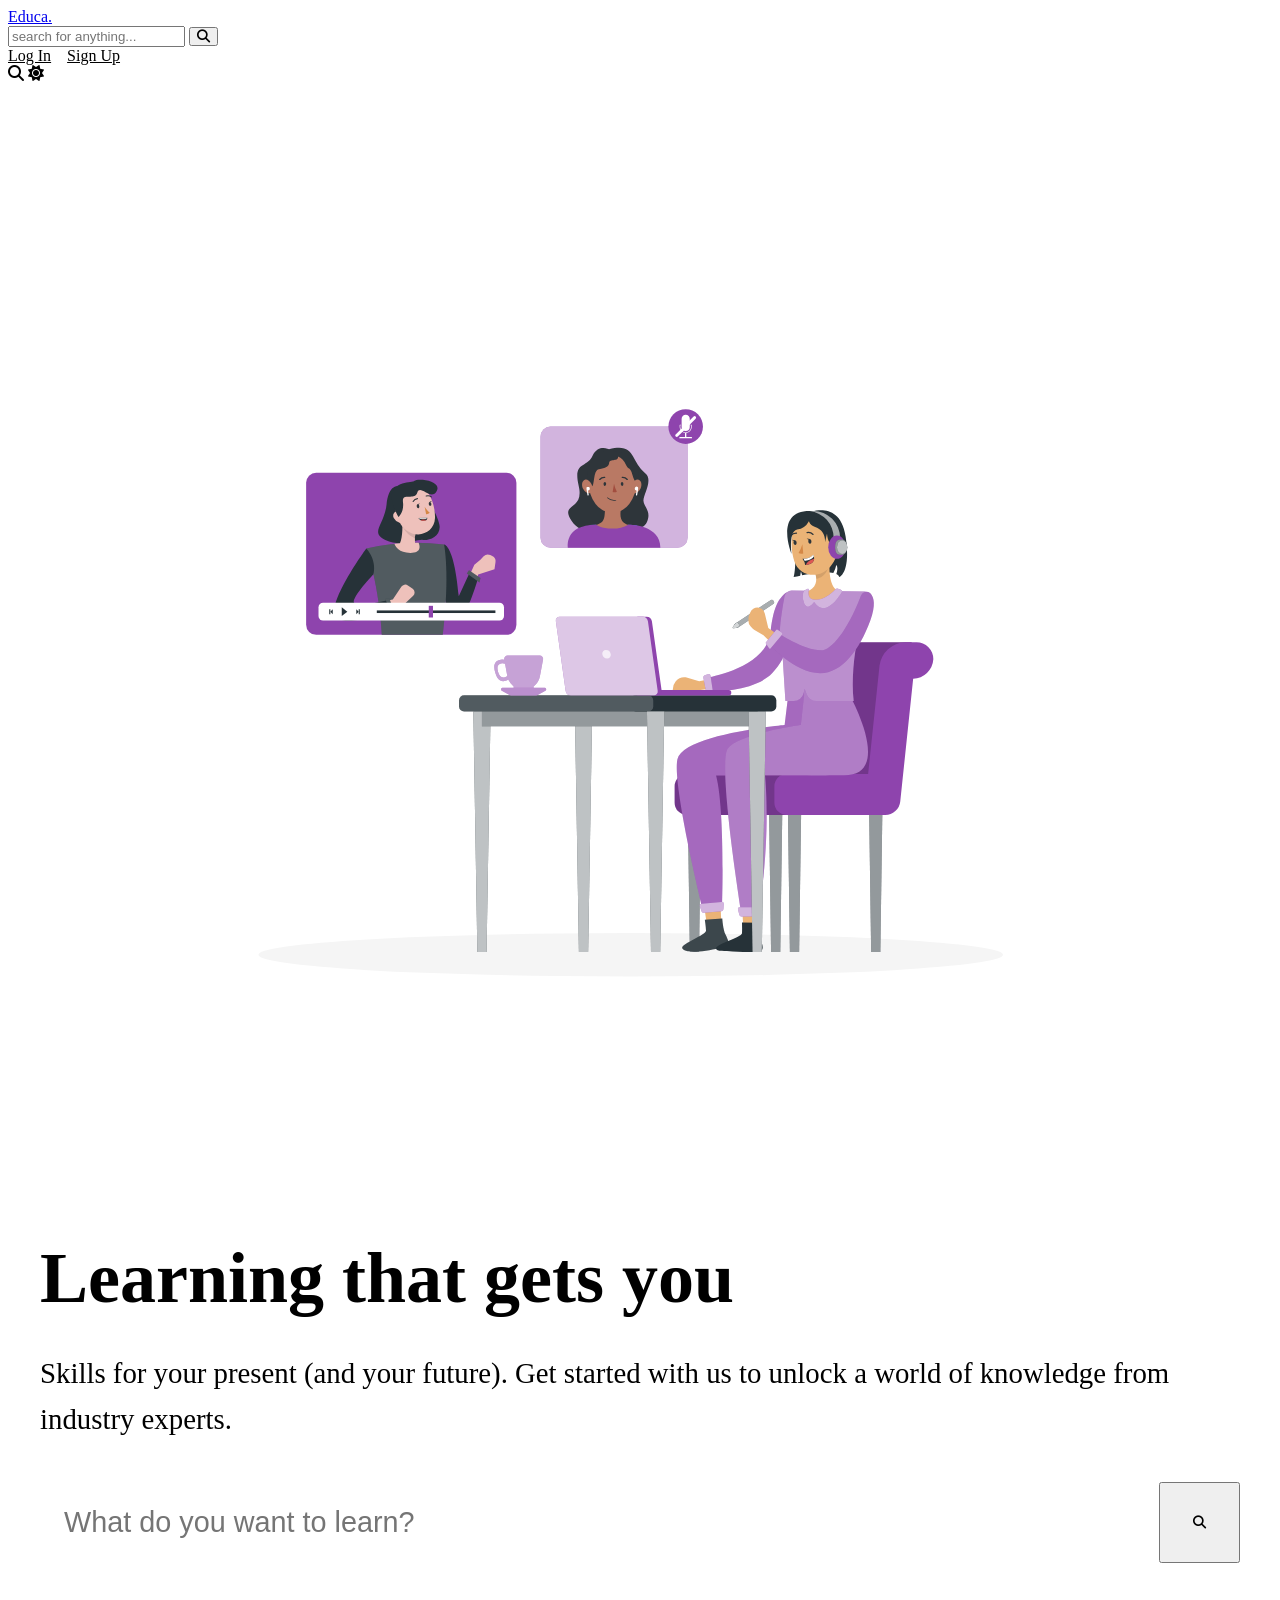
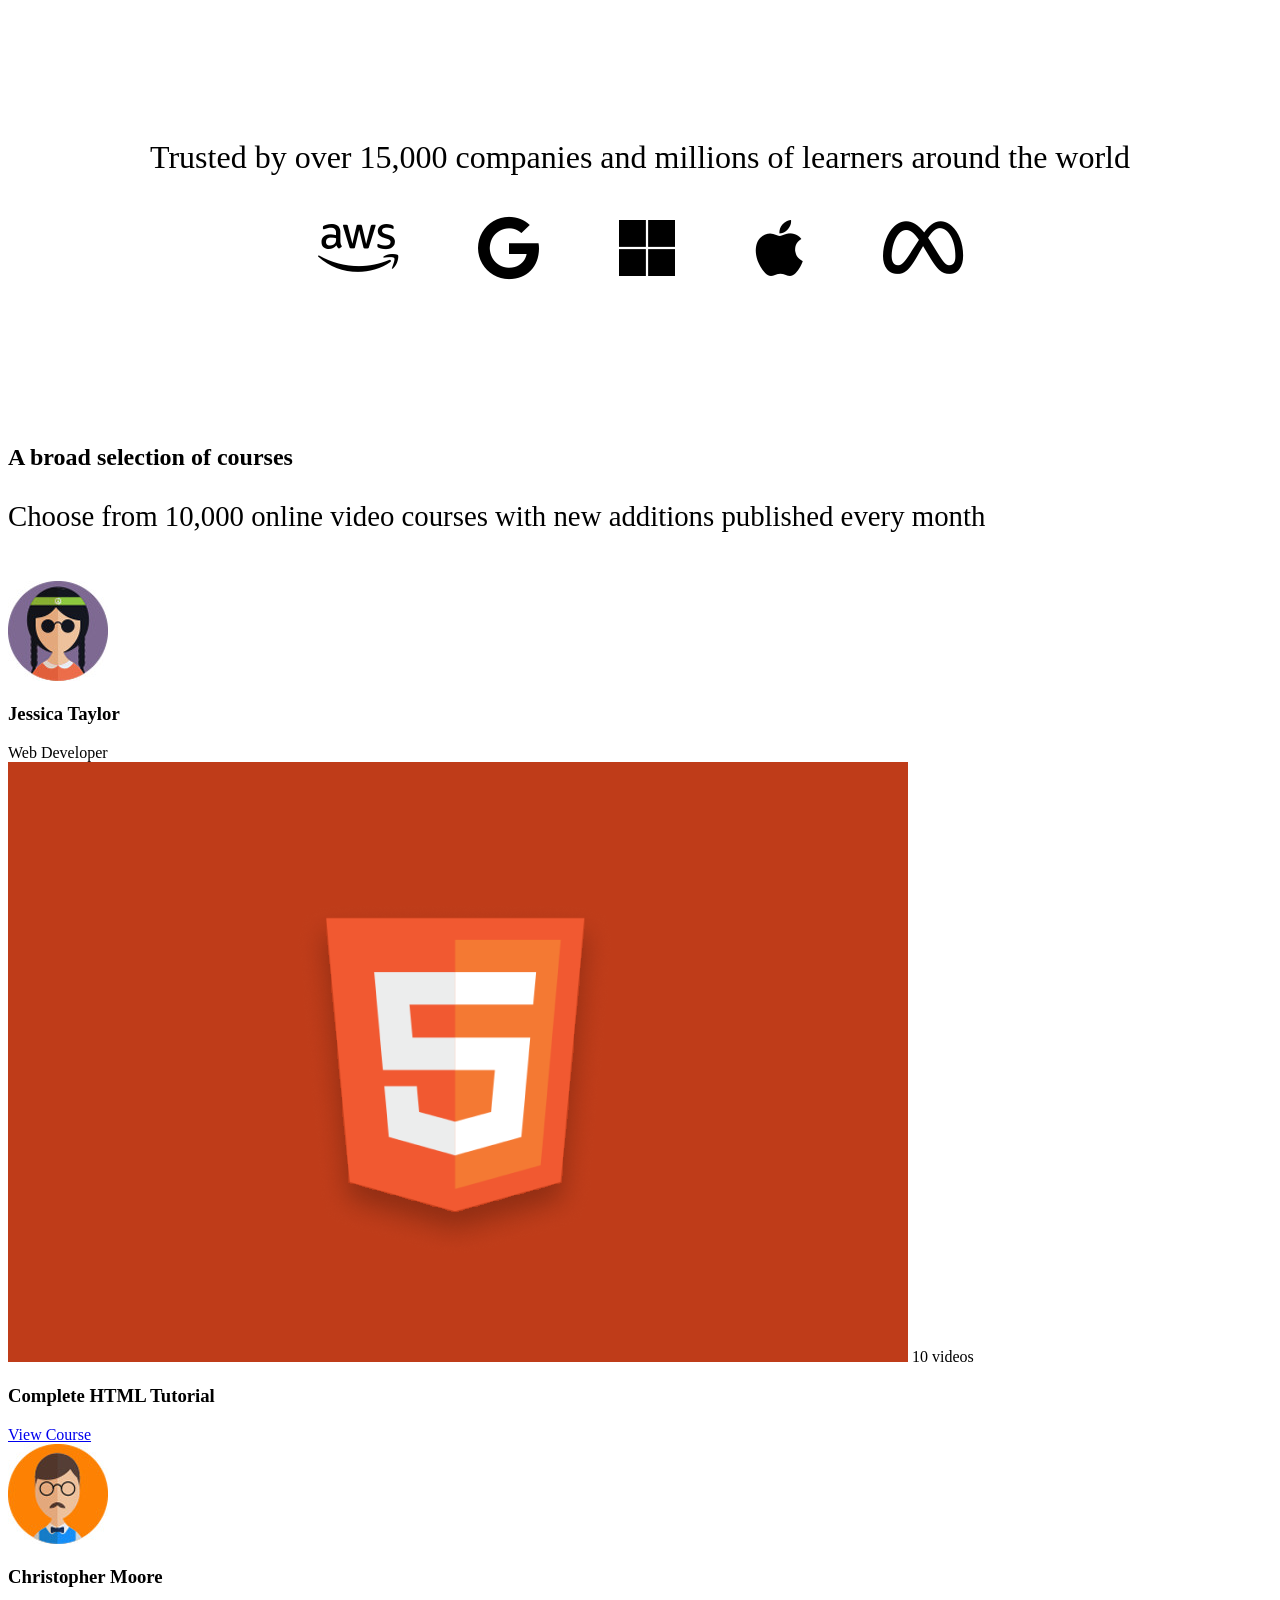
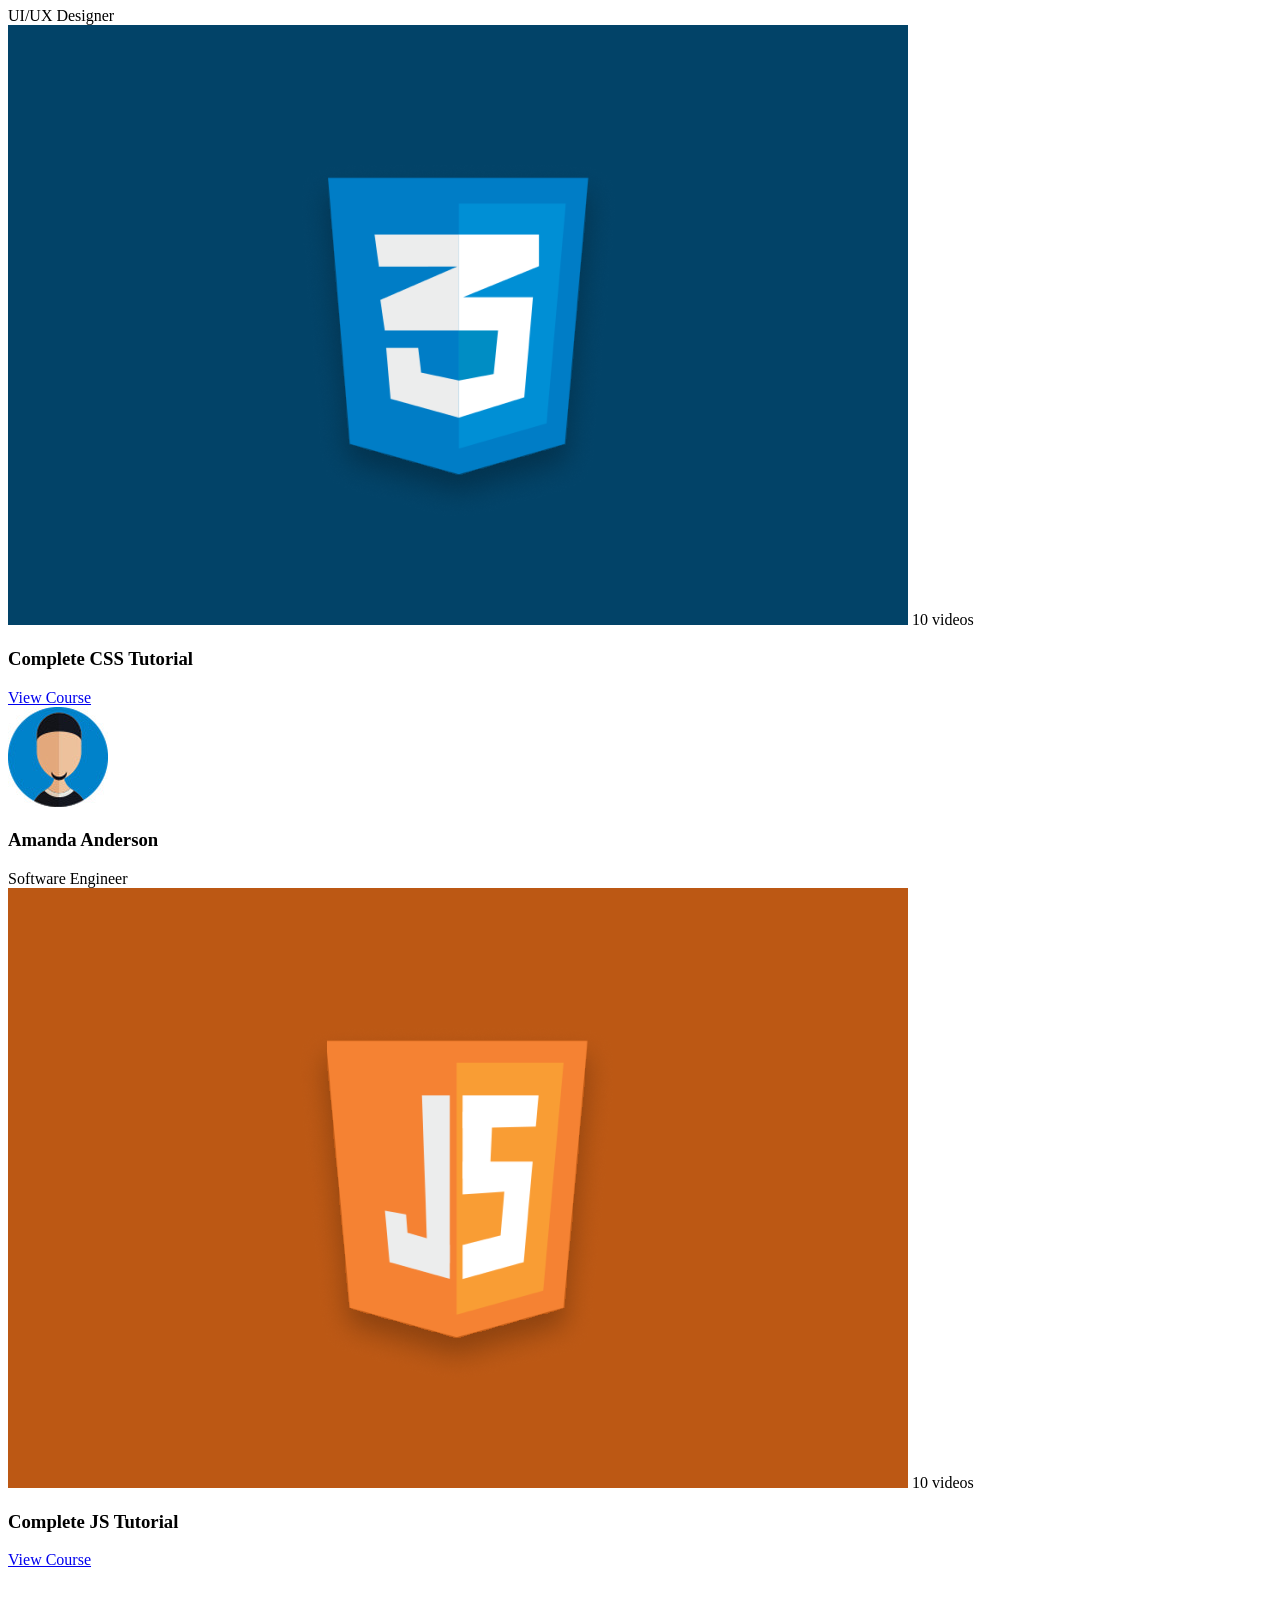
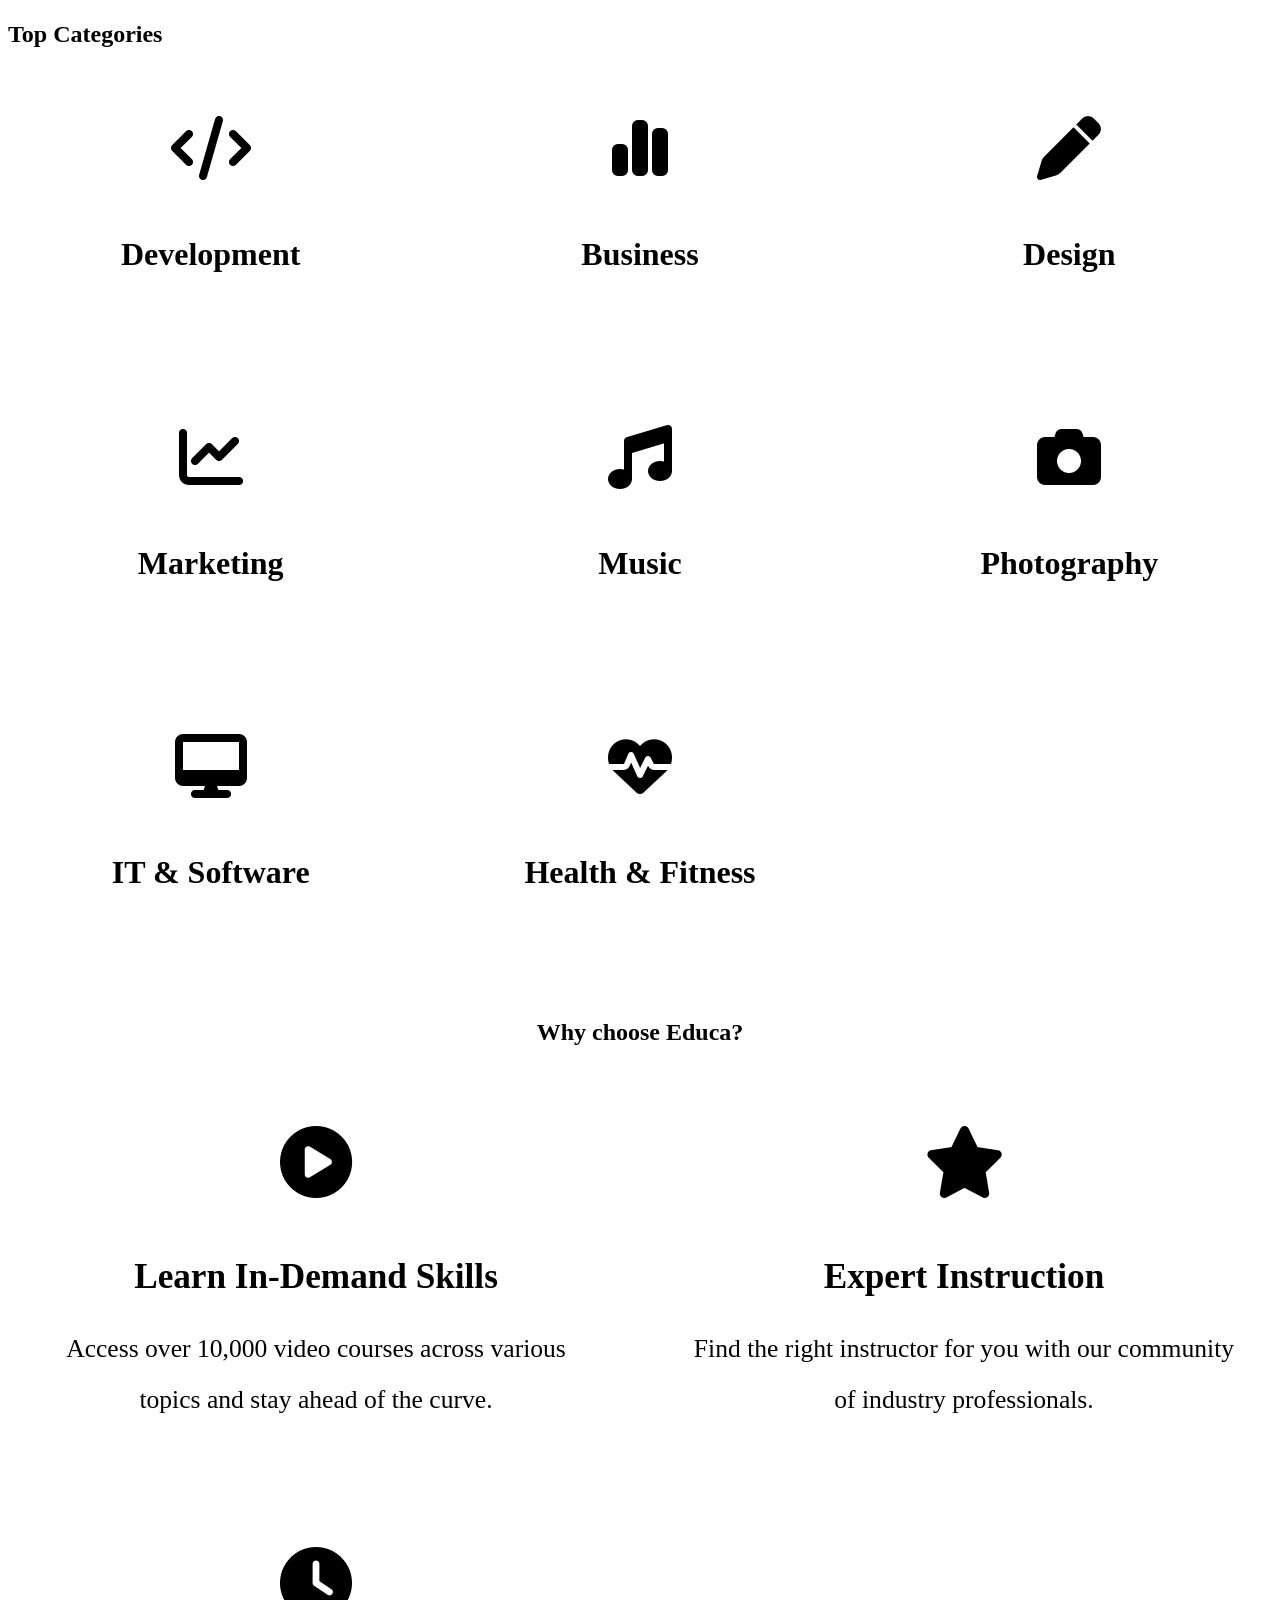
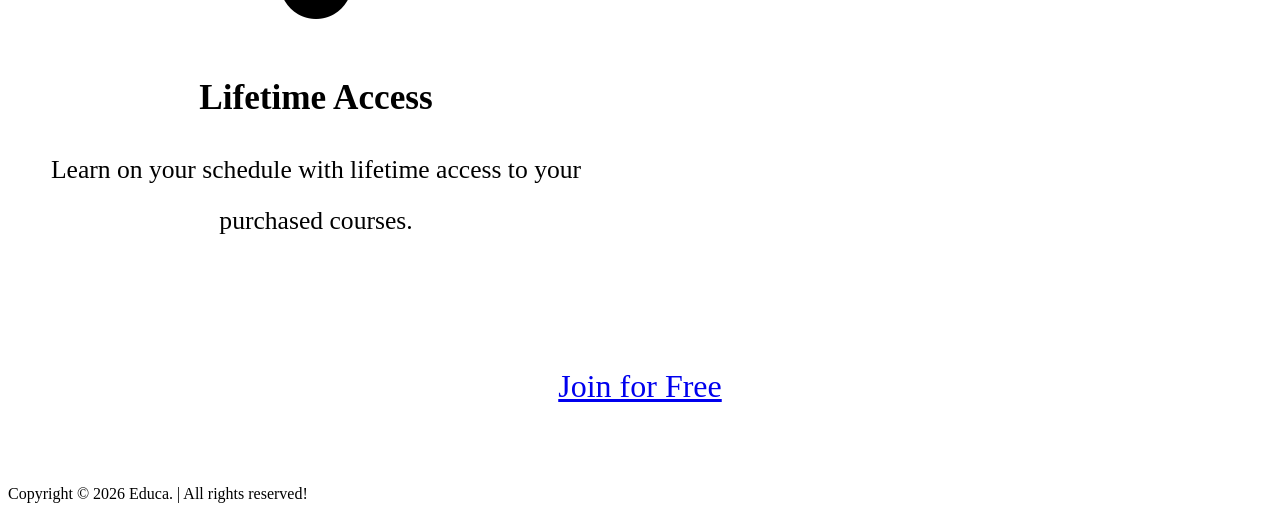
==== index.html @ 0577448e "Implement authentication system, enhance landing page (Udemy style), and integrate dynamic user nami" ====
<!DOCTYPE html>
<html lang="en">

<head>
   <meta charset="UTF-8">
   <meta http-equiv="X-UA-Compatible" content="IE=edge">
   <meta name="viewport" content="width=device-width, initial-scale=1.0">
   <title>Educa. - Online Courses</title>

   <!-- font awesome cdn link  -->
   <link rel="stylesheet" href="https://cdnjs.cloudflare.com/ajax/libs/font-awesome/6.1.2/css/all.min.css">

   <!-- custom css file link  -->
   <link rel="stylesheet" href="css/style.css">
   <link rel="stylesheet" href="css/landing.css">
</head>

<body style="padding-left: 0;">

   <header class="header">
      <section class="flex">
         <a href="index.html" class="logo">Educa.</a>

         <form action="login.html" class="search-form" method="get">
            <input type="text" name="search_box" placeholder="search for anything..." maxlength="100">
            <button type="submit" class="fas fa-search"></button>
         </form>

         <div style="margin-left: auto; display: flex; gap: 1rem; align-items: center;">
            <a href="login.html" class="inline-option-btn" style="margin-top: 0; background-color: var(--white); color: var(--black); border: var(--border);">Log In</a>
            <a href="register.html" class="inline-btn" style="margin-top: 0; background-color: var(--black); color: var(--white);">Sign Up</a>
         </div>

         <div class="icons">
            <div id="search-btn" class="fas fa-search"></div>
            <div id="toggle-btn" class="fas fa-sun"></div>
         </div>
      </section>
   </header>

   <div class="landing-hero-bg">
      <section class="landing-hero">
         <div class="content">
            <h1>Learning that gets you</h1>
            <p>Skills for your present (and your future). Get started with us to unlock a world of knowledge from industry experts.</p>
            <form action="register.html" style="display: flex; gap: 1rem; margin-top: 2rem;">
               <input type="text" placeholder="What do you want to learn?" style="flex: 1; padding: 1.5rem; font-size: 1.8rem; border-radius: .5rem; border: var(--border); background-color: var(--light-bg); color: var(--black);">
               <button type="submit" class="inline-btn" style="width: auto; margin-top: 0; padding: 1.5rem 2rem;"><i class="fas fa-search"></i></button>
            </form>
         </div>
         <div class="image">
            <img src="images/about-img.svg" alt="Learn Online">
         </div>
      </section>
   </div>

   <div class="trusted-by">
      <section style="padding: 0;">
         <h3>Trusted by over 15,000 companies and millions of learners around the world</h3>
         <div class="brands">
            <i class="fab fa-aws"></i>
            <i class="fab fa-google"></i>
            <i class="fab fa-microsoft"></i>
            <i class="fab fa-apple"></i>
            <i class="fab fa-meta"></i>
         </div>
      </section>
   </div>

   <section class="courses" style="padding-top: 5rem;">
      <h1 class="heading">A broad selection of courses</h1>
      <p style="font-size: 1.8rem; color: var(--light-color); margin-bottom: 3rem;">Choose from 10,000 online video courses with new additions published every month</p>
      
      <div class="box-container">
         <div class="box">
            <div class="tutor">
               <img src="images/pic-2.jpg" alt="">
               <div class="info">
                  <h3>Jessica Taylor</h3>
                  <span>Web Developer</span>
               </div>
            </div>
            <div class="thumb">
               <img src="images/thumb-1.png" alt="">
               <span>10 videos</span>
            </div>
            <h3 class="title">Complete HTML Tutorial</h3>
            <a href="login.html" class="inline-btn">View Course</a>
         </div>
         
         <div class="box">
            <div class="tutor">
               <img src="images/pic-3.jpg" alt="">
               <div class="info">
                  <h3>Christopher Moore</h3>
                  <span>UI/UX Designer</span>
               </div>
            </div>
            <div class="thumb">
               <img src="images/thumb-2.png" alt="">
               <span>10 videos</span>
            </div>
            <h3 class="title">Complete CSS Tutorial</h3>
            <a href="login.html" class="inline-btn">View Course</a>
         </div>
         
         <div class="box">
            <div class="tutor">
               <img src="images/pic-4.jpg" alt="">
               <div class="info">
                  <h3>Amanda Anderson</h3>
                  <span>Software Engineer</span>
               </div>
            </div>
            <div class="thumb">
               <img src="images/thumb-3.png" alt="">
               <span>10 videos</span>
            </div>
            <h3 class="title">Complete JS Tutorial</h3>
            <a href="login.html" class="inline-btn">View Course</a>
         </div>
      </div>
   </section>

   <section class="landing-categories" style="padding-top: 2rem;">
      <h1 class="heading">Top Categories</h1>
      <div class="box-container">
         <div class="box" onclick="window.location.href='login.html'">
            <i class="fas fa-code"></i>
            <h3>Development</h3>
         </div>
         <div class="box" onclick="window.location.href='login.html'">
            <i class="fas fa-chart-simple"></i>
            <h3>Business</h3>
         </div>
         <div class="box" onclick="window.location.href='login.html'">
            <i class="fas fa-pen"></i>
            <h3>Design</h3>
         </div>
         <div class="box" onclick="window.location.href='login.html'">
            <i class="fas fa-chart-line"></i>
            <h3>Marketing</h3>
         </div>
         <div class="box" onclick="window.location.href='login.html'">
            <i class="fas fa-music"></i>
            <h3>Music</h3>
         </div>
         <div class="box" onclick="window.location.href='login.html'">
            <i class="fas fa-camera"></i>
            <h3>Photography</h3>
         </div>
         <div class="box" onclick="window.location.href='login.html'">
            <i class="fas fa-desktop"></i>
            <h3>IT & Software</h3>
         </div>
         <div class="box" onclick="window.location.href='login.html'">
            <i class="fas fa-heartbeat"></i>
            <h3>Health & Fitness</h3>
         </div>
      </div>
   </section>

   <div class="landing-features">
      <section>
         <h1 class="heading" style="text-align: center; border: none;">Why choose Educa?</h1>
         <div class="box-container">
            <div class="box">
               <i class="fas fa-play-circle"></i>
               <h3>Learn in-demand skills</h3>
               <p>Access over 10,000 video courses across various topics and stay ahead of the curve.</p>
            </div>
            <div class="box">
               <i class="fas fa-star"></i>
               <h3>Expert instruction</h3>
               <p>Find the right instructor for you with our community of industry professionals.</p>
            </div>
            <div class="box">
               <i class="fas fa-clock"></i>
               <h3>Lifetime access</h3>
               <p>Learn on your schedule with lifetime access to your purchased courses.</p>
            </div>
         </div>
         
         <div style="text-align: center; margin-top: 4rem;">
            <a href="register.html" class="inline-btn" style="padding: 1.5rem 4rem; font-size: 2rem;">Join for Free</a>
         </div>
      </section>
   </div>

   <footer class="footer">
      Copyright &copy; 2026 <span style="color: var(--main-color);">Educa.</span> | All rights reserved!
   </footer>

   <!-- Custom inline script for dark mode & search toggle on landing page -->
   <script>
      let toggleBtn = document.getElementById('toggle-btn');
      let searchBtn = document.getElementById('search-btn');
      let searchForm = document.querySelector('.header .flex .search-form');
      let body = document.body;
      let darkMode = localStorage.getItem('dark-mode');

      const enableDarkMode = () => {
         toggleBtn.classList.replace('fa-sun', 'fa-moon');
         body.classList.add('dark');
         localStorage.setItem('dark-mode', 'enabled');
      }

      const disableDarkMode = () => {
         toggleBtn.classList.replace('fa-moon', 'fa-sun');
         body.classList.remove('dark');
         localStorage.setItem('dark-mode', 'disabled');
      }

      if (darkMode === 'enabled') {
         enableDarkMode();
      }

      if (toggleBtn) {
         toggleBtn.onclick = (e) => {
            darkMode = localStorage.getItem('dark-mode');
            if (darkMode === 'disabled') {
               enableDarkMode();
            } else {
               disableDarkMode();
            }
         }
      }

      if (searchBtn && searchForm) {
         searchBtn.onclick = () => {
            searchForm.classList.toggle('active');
         }
      }
      
      // If user is already logged in, redirect to home
      const currentUser = JSON.parse(localStorage.getItem('educa_current_user'));
      if (currentUser) {
         window.location.href = 'home.html';
      }
   </script>

</body>

</html>
---- css/landing.css ----
/* ==========================================
   Educa. Landing Page Styles (Udemy Inspired)
   ========================================== */

.landing-hero-bg {
   background-color: var(--white);
   border-bottom: var(--border);
}

.landing-hero {
   display: flex;
   align-items: center;
   flex-wrap: wrap-reverse;
   gap: 3rem;
   padding: 5rem 2rem;
   min-height: 60vh;
}

.landing-hero .content {
   flex: 1 1 40rem;
}

.landing-hero .content h1 {
   font-size: 4.5rem;
   color: var(--black);
   line-height: 1.2;
   margin-bottom: 1.5rem;
}

.landing-hero .content p {
   font-size: 1.8rem;
   color: var(--light-color);
   line-height: 1.6;
   margin-bottom: 2.5rem;
}

.landing-hero .image {
   flex: 1 1 40rem;
   text-align: center;
}

.landing-hero .image img {
   width: 100%;
   max-width: 60rem;
}

.trusted-by {
   background-color: var(--light-bg);
   padding: 4rem 2rem;
   text-align: center;
   border-bottom: var(--border);
}

.trusted-by h3 {
   font-size: 2rem;
   color: var(--light-color);
   margin-bottom: 2.5rem;
   font-weight: 400;
}

.trusted-by .brands {
   display: flex;
   justify-content: center;
   gap: 5rem;
   flex-wrap: wrap;
   font-size: 4rem;
   color: var(--light-color);
}

.trusted-by .brands i {
   transition: .2s linear;
}

.trusted-by .brands i:hover {
   color: var(--main-color);
}

.landing-categories .box-container {
   display: grid;
   grid-template-columns: repeat(auto-fit, minmax(25rem, 1fr));
   gap: 1.5rem;
   justify-content: center;
}

.landing-categories .box {
   background-color: var(--white);
   border-radius: .5rem;
   padding: 3rem 2rem;
   text-align: center;
   border: var(--border);
   cursor: pointer;
   transition: .2s linear;
}

.landing-categories .box:hover {
   box-shadow: 0 .5rem 1rem rgba(0,0,0,.1);
   background-color: var(--light-bg);
}

.landing-categories .box i {
   font-size: 4rem;
   color: var(--main-color);
   margin-bottom: 1.5rem;
}

.landing-categories .box h3 {
   font-size: 2rem;
   color: var(--black);
}

.landing-features {
   background-color: var(--white);
   border-top: var(--border);
   margin-top: 3rem;
   padding-bottom: 5rem;
}

.landing-features .box-container {
   display: grid;
   grid-template-columns: repeat(auto-fit, minmax(30rem, 1fr));
   gap: 2rem;
   justify-content: center;
   margin-top: 3rem;
}

.landing-features .box {
   text-align: center;
   padding: 2rem;
}

.landing-features .box i {
   font-size: 4.5rem;
   color: var(--main-color);
   margin-bottom: 1.5rem;
}

.landing-features .box h3 {
   font-size: 2.2rem;
   color: var(--black);
   margin-bottom: 1rem;
   text-transform: capitalize;
}

.landing-features .box p {
   font-size: 1.6rem;
   color: var(--light-color);
   line-height: 2;
}

@media (max-width: 768px) {
   .landing-hero .content h1 {
      font-size: 3.5rem;
   }
}
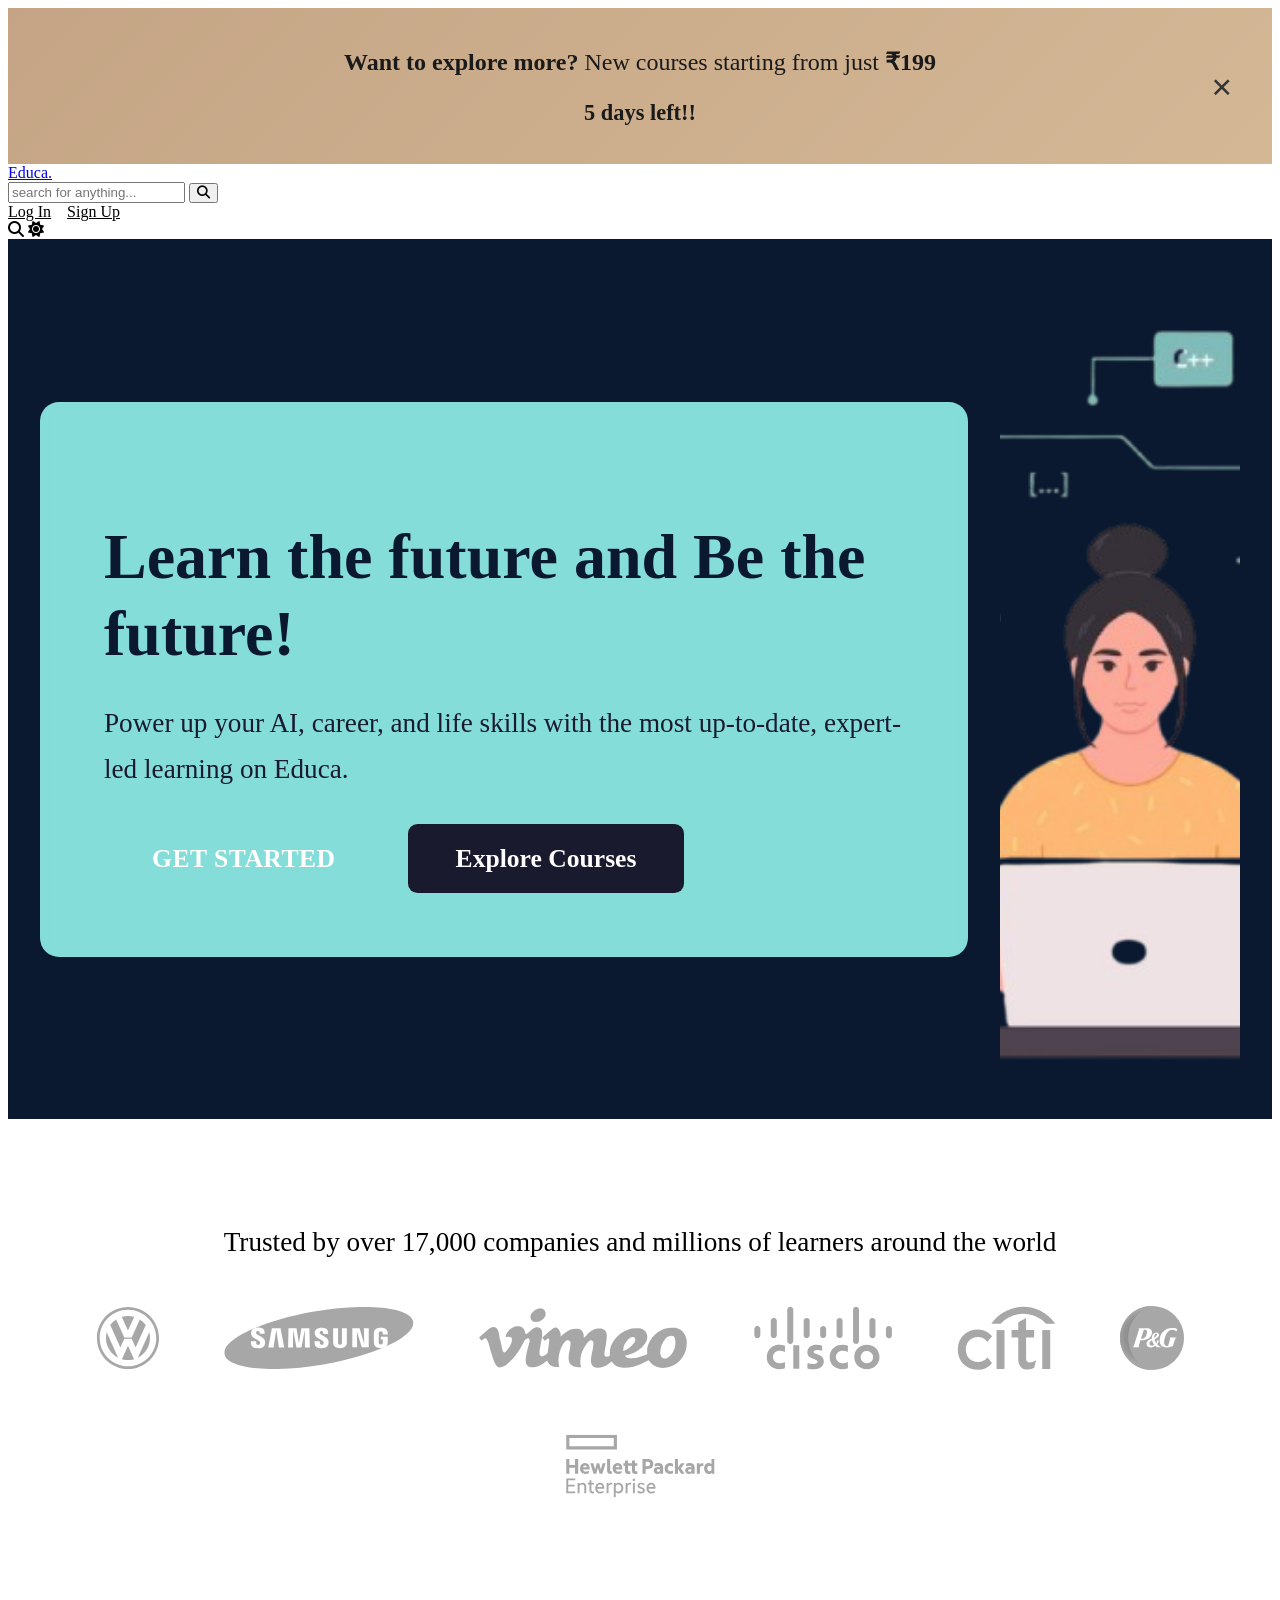
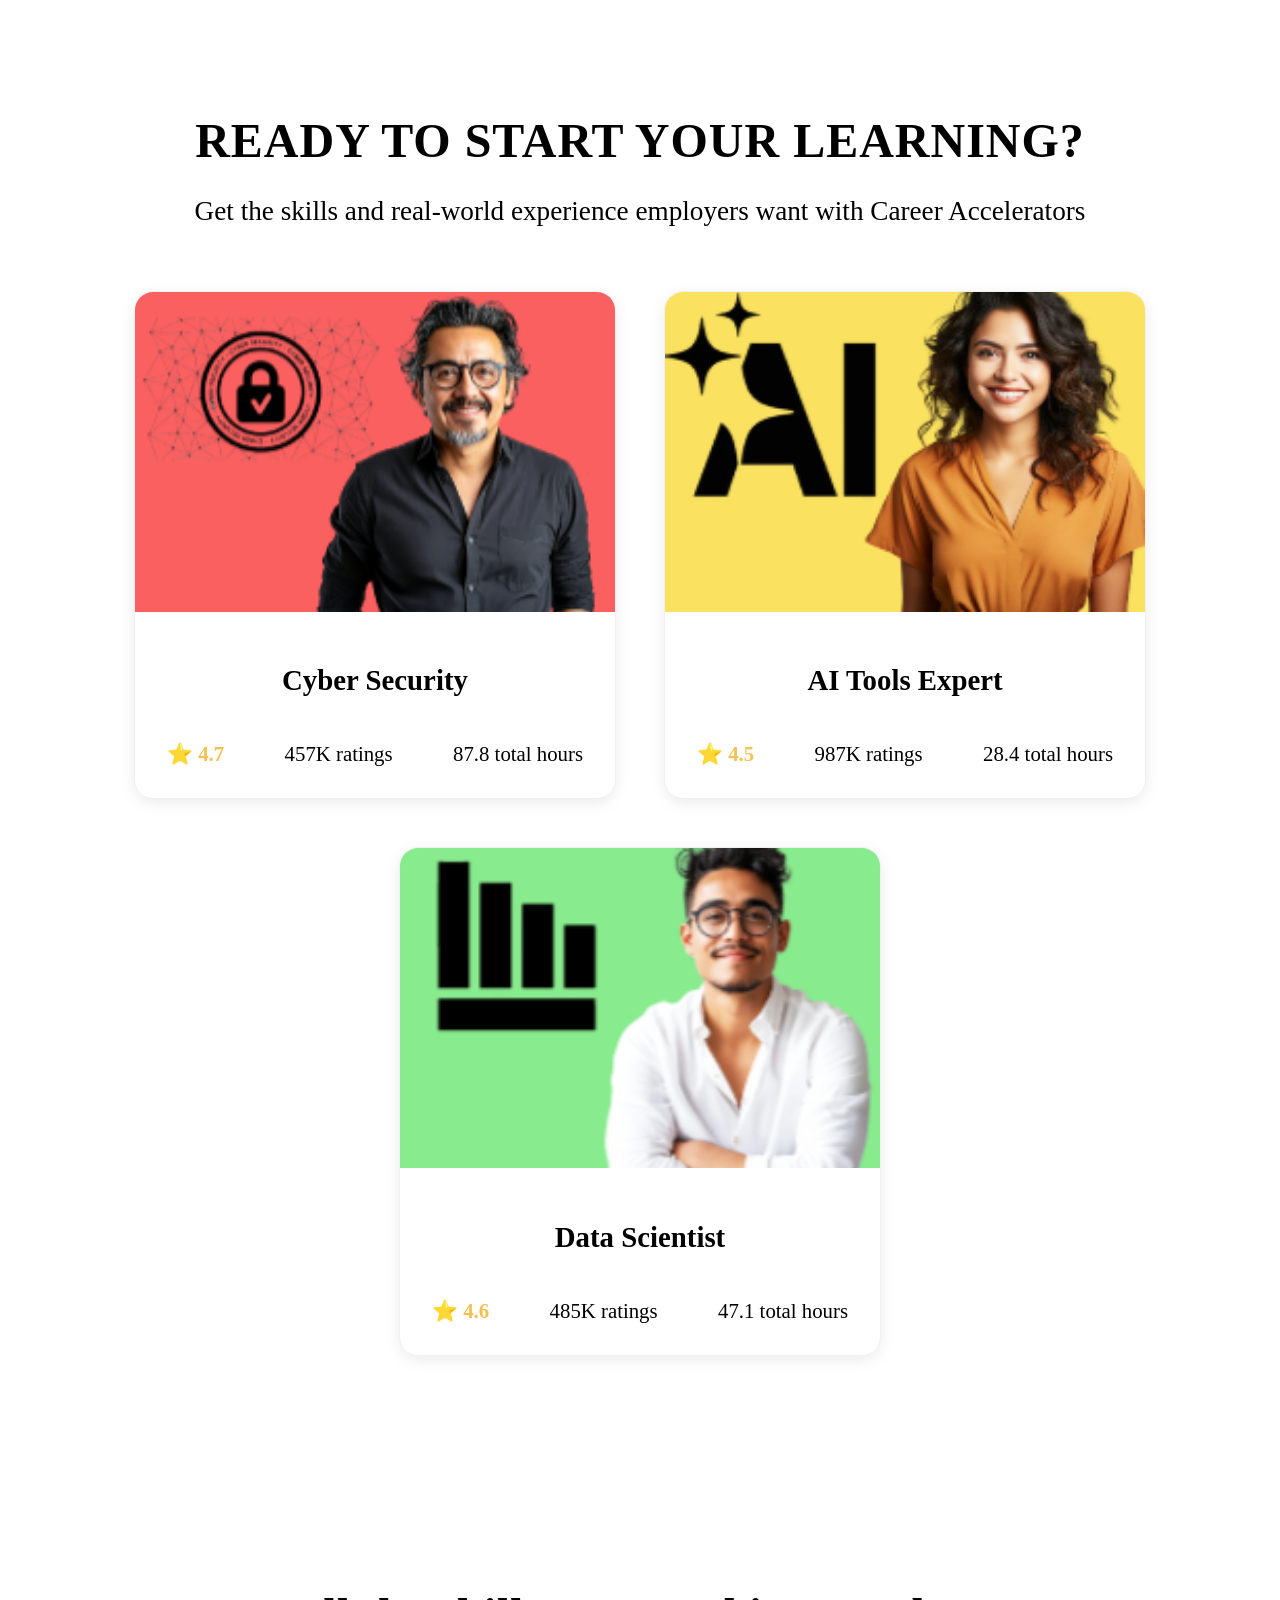
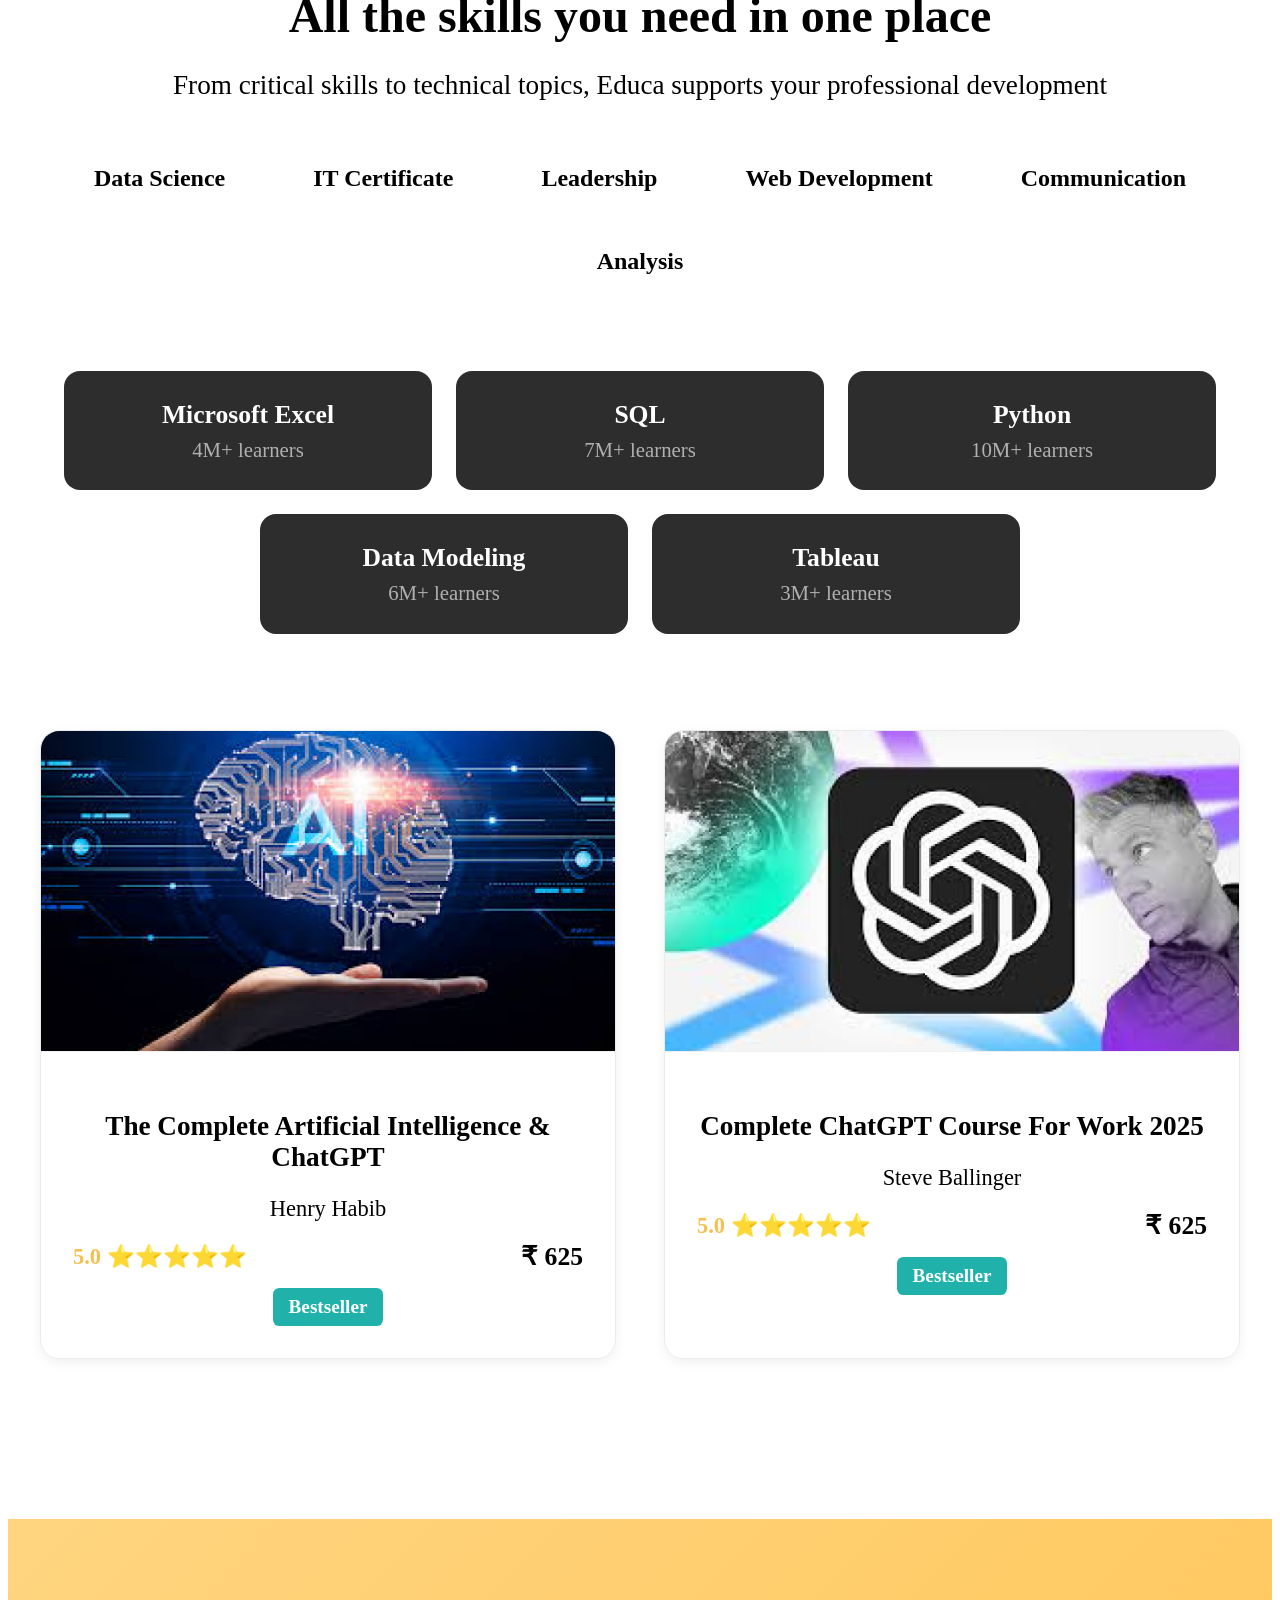
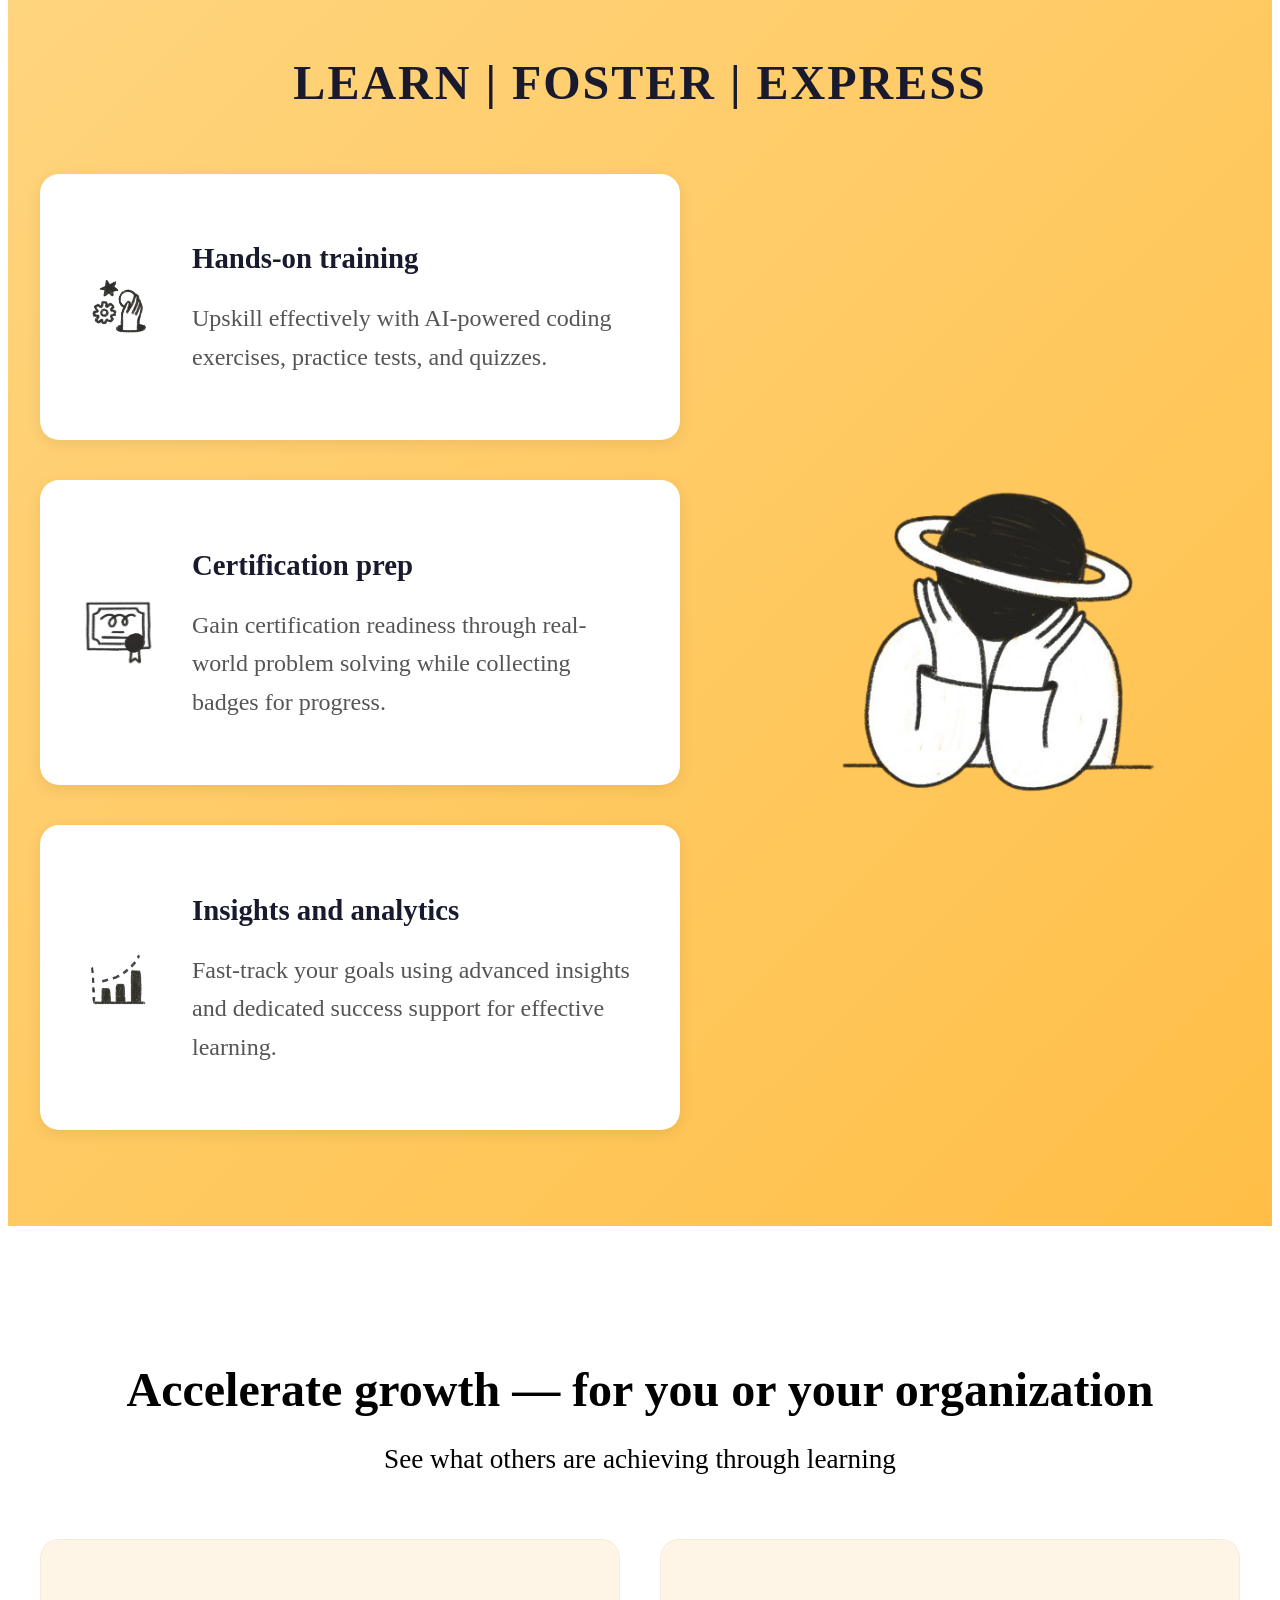
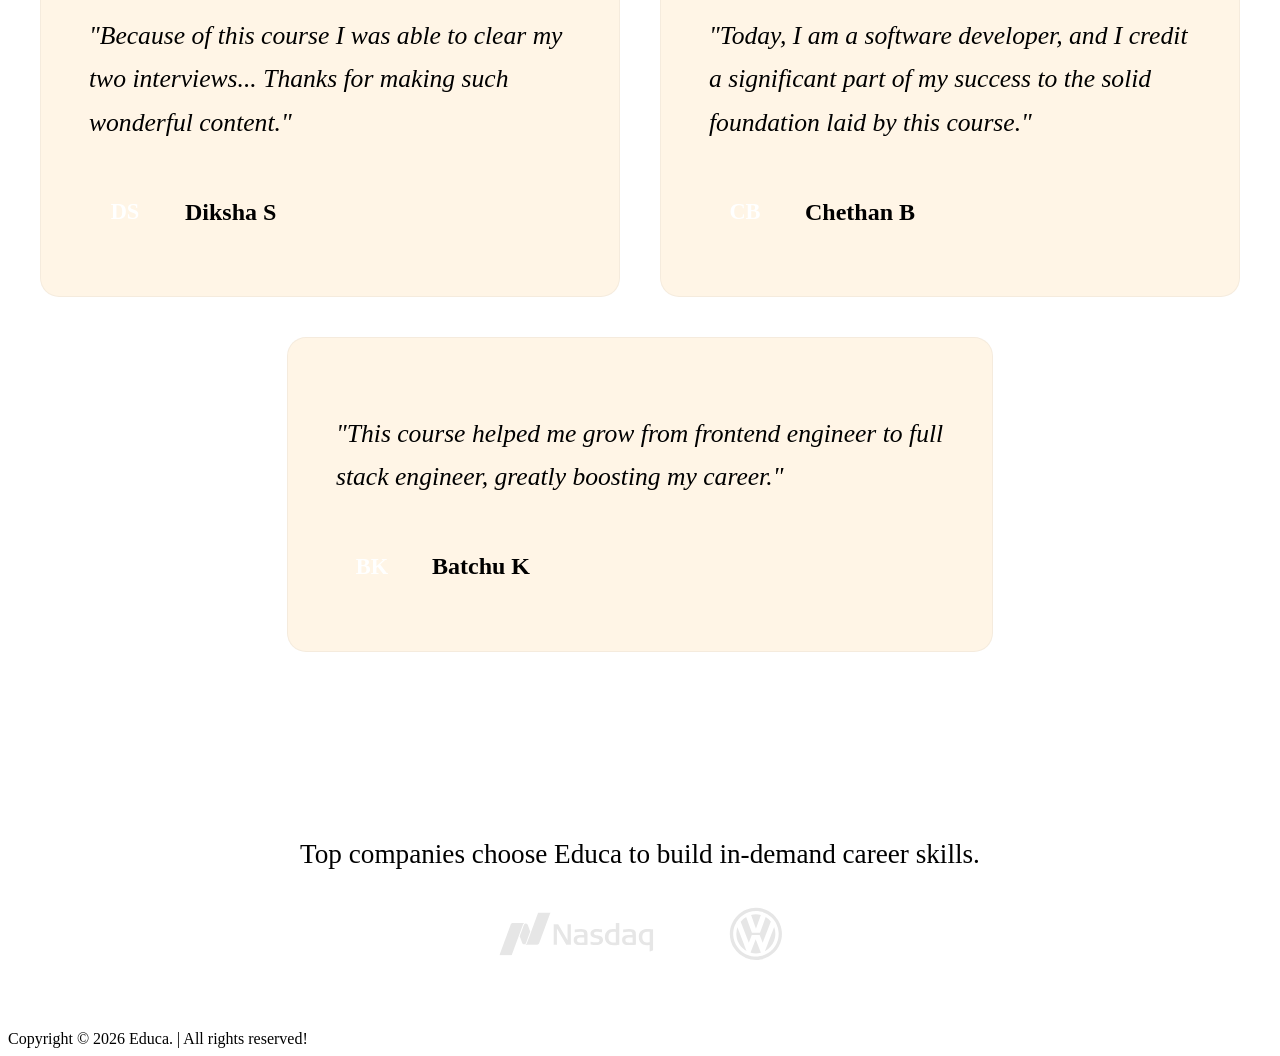
==== commit 89d6807c: "Rebuild landing page with E-Learning Platform design pattern and assets" ====
--- a/index.html
+++ b/index.html
@@ -5,7 +5,8 @@
    <meta charset="UTF-8">
    <meta http-equiv="X-UA-Compatible" content="IE=edge">
    <meta name="viewport" content="width=device-width, initial-scale=1.0">
-   <title>Educa. - Online Courses</title>
+   <title>Educa. - Learn the Future, Be the Future</title>
+   <meta name="description" content="Power up your career with expert-led online courses in AI, Data Science, Cyber Security and more. Join millions of learners on Educa.">
 
    <!-- font awesome cdn link  -->
    <link rel="stylesheet" href="https://cdnjs.cloudflare.com/ajax/libs/font-awesome/6.1.2/css/all.min.css">
@@ -17,6 +18,16 @@
 
 <body style="padding-left: 0;">
 
+   <!-- Top Promo Banner -->
+   <div class="promo-banner" id="promo-banner">
+      <div class="banner-content">
+         <p><b>Want to explore more?</b> New courses starting from just <b>₹199</b></p>
+         <p class="days-left">5 days left!!</p>
+      </div>
+      <button class="close-banner" id="close-banner" aria-label="Close banner">×</button>
+   </div>
+
+   <!-- Navigation -->
    <header class="header">
       <section class="flex">
          <a href="index.html" class="logo">Educa.</a>
@@ -38,161 +49,247 @@
       </section>
    </header>
 
+   <!-- Hero Section -->
    <div class="landing-hero-bg">
-      <section class="landing-hero">
+      <section class="landing-hero" style="max-width: 1400px; padding: 0 2rem;">
          <div class="content">
-            <h1>Learning that gets you</h1>
-            <p>Skills for your present (and your future). Get started with us to unlock a world of knowledge from industry experts.</p>
-            <form action="register.html" style="display: flex; gap: 1rem; margin-top: 2rem;">
-               <input type="text" placeholder="What do you want to learn?" style="flex: 1; padding: 1.5rem; font-size: 1.8rem; border-radius: .5rem; border: var(--border); background-color: var(--light-bg); color: var(--black);">
-               <button type="submit" class="inline-btn" style="width: auto; margin-top: 0; padding: 1.5rem 2rem;"><i class="fas fa-search"></i></button>
-            </form>
+            <h1>Learn the future and Be the future!</h1>
+            <p>Power up your AI, career, and life skills with the most up-to-date, expert-led learning on Educa.</p>
+            <div class="hero-buttons">
+               <a href="register.html" class="try-btn">Get Started</a>
+               <a href="courses.html" class="ai-btn">Explore Courses</a>
+            </div>
          </div>
          <div class="image">
-            <img src="images/about-img.svg" alt="Learn Online">
+            <img src="images/asian-woman-working-on-laptop.png" alt="Student learning on laptop">
          </div>
       </section>
    </div>
 
-   <div class="trusted-by">
-      <section style="padding: 0;">
-         <h3>Trusted by over 15,000 companies and millions of learners around the world</h3>
-         <div class="brands">
-            <i class="fab fa-aws"></i>
-            <i class="fab fa-google"></i>
-            <i class="fab fa-microsoft"></i>
-            <i class="fab fa-apple"></i>
-            <i class="fab fa-meta"></i>
-         </div>
-      </section>
+   <!-- Trusted By -->
+   <div class="trusted-section">
+      <p>Trusted by over 17,000 companies and millions of learners around the world</p>
+      <div class="company-logos">
+         <img src="images/company1.svg" alt="Volkswagen">
+         <img src="images/company2.svg" alt="Samsung">
+         <img src="images/company3.svg" alt="Vimeo">
+         <img src="images/company4.svg" alt="Cisco">
+         <img src="images/company5.svg" alt="P&G">
+         <img src="images/company6.svg" alt="Citi">
+         <img src="images/company7.svg" alt="HP Enterprise">
+      </div>
    </div>
 
-   <section class="courses" style="padding-top: 5rem;">
-      <h1 class="heading">A broad selection of courses</h1>
-      <p style="font-size: 1.8rem; color: var(--light-color); margin-bottom: 3rem;">Choose from 10,000 online video courses with new additions published every month</p>
-      
-      <div class="box-container">
-         <div class="box">
-            <div class="tutor">
-               <img src="images/pic-2.jpg" alt="">
-               <div class="info">
-                  <h3>Jessica Taylor</h3>
-                  <span>Web Developer</span>
-               </div>
-            </div>
-            <div class="thumb">
-               <img src="images/thumb-1.png" alt="">
-               <span>10 videos</span>
-            </div>
-            <h3 class="title">Complete HTML Tutorial</h3>
-            <a href="login.html" class="inline-btn">View Course</a>
-         </div>
-         
-         <div class="box">
-            <div class="tutor">
-               <img src="images/pic-3.jpg" alt="">
-               <div class="info">
-                  <h3>Christopher Moore</h3>
-                  <span>UI/UX Designer</span>
-               </div>
-            </div>
-            <div class="thumb">
-               <img src="images/thumb-2.png" alt="">
-               <span>10 videos</span>
-            </div>
-            <h3 class="title">Complete CSS Tutorial</h3>
-            <a href="login.html" class="inline-btn">View Course</a>
-         </div>
-         
-         <div class="box">
-            <div class="tutor">
-               <img src="images/pic-4.jpg" alt="">
-               <div class="info">
-                  <h3>Amanda Anderson</h3>
-                  <span>Software Engineer</span>
-               </div>
-            </div>
-            <div class="thumb">
-               <img src="images/thumb-3.png" alt="">
-               <span>10 videos</span>
-            </div>
-            <h3 class="title">Complete JS Tutorial</h3>
-            <a href="login.html" class="inline-btn">View Course</a>
-         </div>
-      </div>
-   </section>
-
-   <section class="landing-categories" style="padding-top: 2rem;">
-      <h1 class="heading">Top Categories</h1>
-      <div class="box-container">
-         <div class="box" onclick="window.location.href='login.html'">
-            <i class="fas fa-code"></i>
-            <h3>Development</h3>
-         </div>
-         <div class="box" onclick="window.location.href='login.html'">
-            <i class="fas fa-chart-simple"></i>
-            <h3>Business</h3>
-         </div>
-         <div class="box" onclick="window.location.href='login.html'">
-            <i class="fas fa-pen"></i>
-            <h3>Design</h3>
-         </div>
-         <div class="box" onclick="window.location.href='login.html'">
-            <i class="fas fa-chart-line"></i>
-            <h3>Marketing</h3>
-         </div>
-         <div class="box" onclick="window.location.href='login.html'">
-            <i class="fas fa-music"></i>
-            <h3>Music</h3>
-         </div>
-         <div class="box" onclick="window.location.href='login.html'">
-            <i class="fas fa-camera"></i>
-            <h3>Photography</h3>
-         </div>
-         <div class="box" onclick="window.location.href='login.html'">
-            <i class="fas fa-desktop"></i>
-            <h3>IT & Software</h3>
-         </div>
-         <div class="box" onclick="window.location.href='login.html'">
-            <i class="fas fa-heartbeat"></i>
-            <h3>Health & Fitness</h3>
-         </div>
-      </div>
-   </section>
-
-   <div class="landing-features">
-      <section>
-         <h1 class="heading" style="text-align: center; border: none;">Why choose Educa?</h1>
-         <div class="box-container">
-            <div class="box">
-               <i class="fas fa-play-circle"></i>
-               <h3>Learn in-demand skills</h3>
-               <p>Access over 10,000 video courses across various topics and stay ahead of the curve.</p>
-            </div>
-            <div class="box">
-               <i class="fas fa-star"></i>
-               <h3>Expert instruction</h3>
-               <p>Find the right instructor for you with our community of industry professionals.</p>
-            </div>
-            <div class="box">
-               <i class="fas fa-clock"></i>
-               <h3>Lifetime access</h3>
-               <p>Learn on your schedule with lifetime access to your purchased courses.</p>
-            </div>
-         </div>
-         
-         <div style="text-align: center; margin-top: 4rem;">
-            <a href="register.html" class="inline-btn" style="padding: 1.5rem 4rem; font-size: 2rem;">Join for Free</a>
-         </div>
-      </section>
-   </div>
-
+   <!-- Career Courses Section -->
+   <section class="career-section">
+      <h2>Ready to Start Your Learning?</h2>
+      <p>Get the skills and real-world experience employers want with Career Accelerators</p>
+
+      <div class="course-cards">
+         <div class="course-card" onclick="window.location.href='login.html'">
+            <div class="card-image">
+               <img src="images/cyber-security.png" alt="Cyber Security">
+            </div>
+            <h3>Cyber Security</h3>
+            <div class="card-stats">
+               <span class="rating">⭐ 4.7</span>
+               <span>457K ratings</span>
+               <span>87.8 total hours</span>
+            </div>
+         </div>
+
+         <div class="course-card" onclick="window.location.href='login.html'">
+            <div class="card-image">
+               <img src="images/ai-expert.png" alt="AI Tools Expert">
+            </div>
+            <h3>AI Tools Expert</h3>
+            <div class="card-stats">
+               <span class="rating">⭐ 4.5</span>
+               <span>987K ratings</span>
+               <span>28.4 total hours</span>
+            </div>
+         </div>
+
+         <div class="course-card" onclick="window.location.href='login.html'">
+            <div class="card-image">
+               <img src="images/data-scientest.png" alt="Data Scientist">
+            </div>
+            <h3>Data Scientist</h3>
+            <div class="card-stats">
+               <span class="rating">⭐ 4.6</span>
+               <span>485K ratings</span>
+               <span>47.1 total hours</span>
+            </div>
+         </div>
+      </div>
+   </section>
+
+   <!-- Skills Section -->
+   <section class="skills-section">
+      <h2>All the skills you need in one place</h2>
+      <p>From critical skills to technical topics, Educa supports your professional development</p>
+
+      <div class="skills-categories">
+         <span>Data Science</span>
+         <span>IT Certificate</span>
+         <span>Leadership</span>
+         <span>Web Development</span>
+         <span>Communication</span>
+         <span>Analysis</span>
+      </div>
+
+      <div class="skills-courses">
+         <div class="skill-item">
+            <span>Microsoft Excel</span>
+            <span class="learners">4M+ learners</span>
+         </div>
+         <div class="skill-item">
+            <span>SQL</span>
+            <span class="learners">7M+ learners</span>
+         </div>
+         <div class="skill-item">
+            <span>Python</span>
+            <span class="learners">10M+ learners</span>
+         </div>
+         <div class="skill-item">
+            <span>Data Modeling</span>
+            <span class="learners">6M+ learners</span>
+         </div>
+         <div class="skill-item">
+            <span>Tableau</span>
+            <span class="learners">3M+ learners</span>
+         </div>
+      </div>
+
+      <div class="featured-courses">
+         <div class="course-card featured" onclick="window.location.href='login.html'">
+            <div class="featured-image">
+               <img src="images/ai-brain.png" alt="AI Course">
+            </div>
+            <div class="course-info">
+               <h3>The Complete Artificial Intelligence & ChatGPT</h3>
+               <p>Henry Habib</p>
+               <div class="course-stats">
+                  <span class="rating">5.0 ⭐⭐⭐⭐⭐</span>
+                  <span class="price">₹ 625</span>
+               </div>
+               <span class="bestseller">Bestseller</span>
+            </div>
+         </div>
+         <div class="course-card featured" onclick="window.location.href='login.html'">
+            <div class="featured-image">
+               <img src="images/chatgpt-logo.png" alt="ChatGPT Course">
+            </div>
+            <div class="course-info">
+               <h3>Complete ChatGPT Course For Work 2025</h3>
+               <p>Steve Ballinger</p>
+               <div class="course-stats">
+                  <span class="rating">5.0 ⭐⭐⭐⭐⭐</span>
+                  <span class="price">₹ 625</span>
+               </div>
+               <span class="bestseller">Bestseller</span>
+            </div>
+         </div>
+      </div>
+   </section>
+
+   <!-- Learning Features Section -->
+   <section class="learn-features">
+      <div class="section-header">
+         <h2>LEARN | FOSTER | EXPRESS</h2>
+      </div>
+      <div class="features-container">
+         <div class="features-content">
+            <div class="feature-card">
+               <div class="feature-icon">
+                  <img src="images/hands-on-icon.png" alt="Hands-on training">
+               </div>
+               <div class="feature-text">
+                  <h3>Hands-on training</h3>
+                  <p>Upskill effectively with AI-powered coding exercises, practice tests, and quizzes.</p>
+               </div>
+            </div>
+            <div class="feature-card">
+               <div class="feature-icon">
+                  <img src="images/certification-icon.png" alt="Certification prep">
+               </div>
+               <div class="feature-text">
+                  <h3>Certification prep</h3>
+                  <p>Gain certification readiness through real-world problem solving while collecting badges for progress.</p>
+               </div>
+            </div>
+            <div class="feature-card">
+               <div class="feature-icon">
+                  <img src="images/analytics-icon.png" alt="Insights and analytics">
+               </div>
+               <div class="feature-text">
+                  <h3>Insights and analytics</h3>
+                  <p>Fast-track your goals using advanced insights and dedicated success support for effective learning.</p>
+               </div>
+            </div>
+         </div>
+         <div class="features-image">
+            <img src="images/astronaut.png" alt="Astronaut illustration" class="astronaut-img">
+         </div>
+      </div>
+   </section>
+
+   <!-- Testimonials Section -->
+   <section class="testimonials-section">
+      <h2>Accelerate growth — for you or your organization</h2>
+      <p>See what others are achieving through learning</p>
+
+      <div class="testimonials-container">
+         <div class="testimonial-card">
+            <p>"Because of this course I was able to clear my two interviews... Thanks for making such wonderful content."</p>
+            <div class="author">
+               <span class="avatar">DS</span>
+               <span class="name">Diksha S</span>
+            </div>
+         </div>
+         <div class="testimonial-card">
+            <p>"Today, I am a software developer, and I credit a significant part of my success to the solid foundation laid by this course."</p>
+            <div class="author">
+               <span class="avatar">CB</span>
+               <span class="name">Chethan B</span>
+            </div>
+         </div>
+         <div class="testimonial-card">
+            <p>"This course helped me grow from frontend engineer to full stack engineer, greatly boosting my career."</p>
+            <div class="author">
+               <span class="avatar">BK</span>
+               <span class="name">Batchu K</span>
+            </div>
+         </div>
+      </div>
+   </section>
+
+   <!-- Partners Section -->
+   <section class="partners-section">
+      <p>Top companies choose Educa to build in-demand career skills.</p>
+      <div class="partner-logos">
+         <img src="images/nasdaq.svg" alt="Nasdaq">
+         <img src="images/volkswagen.svg" alt="Volkswagen">
+      </div>
+   </section>
+
+   <!-- Footer -->
    <footer class="footer">
       Copyright &copy; 2026 <span style="color: var(--main-color);">Educa.</span> | All rights reserved!
    </footer>
 
-   <!-- Custom inline script for dark mode & search toggle on landing page -->
+   <!-- Scripts -->
    <script>
+      // Close promo banner
+      const closeBanner = document.getElementById('close-banner');
+      const promoBanner = document.getElementById('promo-banner');
+      if (closeBanner && promoBanner) {
+         closeBanner.onclick = () => {
+            promoBanner.style.display = 'none';
+         };
+      }
+
+      // Dark mode & search toggle
       let toggleBtn = document.getElementById('toggle-btn');
       let searchBtn = document.getElementById('search-btn');
       let searchForm = document.querySelector('.header .flex .search-form');
@@ -231,7 +328,7 @@
             searchForm.classList.toggle('active');
          }
       }
-      
+
       // If user is already logged in, redirect to home
       const currentUser = JSON.parse(localStorage.getItem('educa_current_user'));
       if (currentUser) {
--- a/css/landing.css
+++ b/css/landing.css
@@ -1,154 +1,785 @@
 /* ==========================================
-   Educa. Landing Page Styles (Udemy Inspired)
+   Educa. Landing Page Styles
+   Inspired by E-Learning Platform Design
    ========================================== */
 
+/* --- Top Promo Banner --- */
+.promo-banner {
+   background: linear-gradient(135deg, #c4a484, #d4b896);
+   padding: 1rem 2rem;
+   display: flex;
+   justify-content: center;
+   align-items: center;
+   position: relative;
+   z-index: 999;
+}
+
+.promo-banner .banner-content {
+   text-align: center;
+   font-size: 1.5rem;
+   color: #1a1a1a;
+}
+
+.promo-banner .banner-content b {
+   font-weight: 700;
+}
+
+.promo-banner .days-left {
+   font-weight: 700;
+   margin-top: .3rem;
+   font-size: 1.4rem;
+}
+
+.promo-banner .close-banner {
+   position: absolute;
+   right: 2rem;
+   background: none;
+   border: none;
+   font-size: 2.2rem;
+   cursor: pointer;
+   color: #333;
+   line-height: 1;
+   padding: .5rem;
+   transition: transform .2s;
+}
+
+.promo-banner .close-banner:hover {
+   transform: scale(1.3);
+}
+
+/* --- Hero Section --- */
 .landing-hero-bg {
-   background-color: var(--white);
-   border-bottom: var(--border);
+   background-color: #0a192f;
+   overflow: hidden;
+   border-bottom: none;
 }
 
 .landing-hero {
    display: flex;
    align-items: center;
-   flex-wrap: wrap-reverse;
-   gap: 3rem;
-   padding: 5rem 2rem;
-   min-height: 60vh;
+   justify-content: space-between;
+   gap: 2rem;
+   padding: 0 2rem;
+   min-height: 55rem;
+   max-width: 1400px;
+   margin: 0 auto;
 }
 
 .landing-hero .content {
-   flex: 1 1 40rem;
+   flex: 0 1 50rem;
+   background-color: rgba(144, 238, 233, 0.92);
+   padding: 4rem;
+   border-radius: 1.2rem;
+   margin: 4rem 0;
+   z-index: 1;
+   backdrop-filter: blur(5px);
 }
 
 .landing-hero .content h1 {
-   font-size: 4.5rem;
-   color: var(--black);
+   font-size: 4rem;
+   color: #0a192f;
    line-height: 1.2;
    margin-bottom: 1.5rem;
+   font-weight: 800;
 }
 
 .landing-hero .content p {
-   font-size: 1.8rem;
-   color: var(--light-color);
-   line-height: 1.6;
-   margin-bottom: 2.5rem;
+   font-size: 1.7rem;
+   color: #1a1a2e;
+   line-height: 1.7;
+   margin-bottom: 2rem;
+}
+
+.landing-hero .hero-buttons {
+   display: flex;
+   gap: 1.5rem;
+   margin-top: 2rem;
+}
+
+.landing-hero .hero-buttons .try-btn {
+   background: var(--main-color);
+   color: #fff;
+   padding: 1.2rem 3rem;
+   border: none;
+   border-radius: .6rem;
+   font-size: 1.6rem;
+   font-weight: 700;
+   cursor: pointer;
+   text-transform: uppercase;
+   letter-spacing: .5px;
+   transition: all .3s ease;
+   text-decoration: none;
+   display: inline-block;
+}
+
+.landing-hero .hero-buttons .try-btn:hover {
+   transform: translateY(-3px);
+   box-shadow: 0 5px 20px rgba(142, 68, 173, 0.4);
+   background: #9b59b6;
+}
+
+.landing-hero .hero-buttons .ai-btn {
+   background: #1a1a2e;
+   color: #fff;
+   padding: 1.2rem 3rem;
+   border: none;
+   border-radius: .6rem;
+   font-size: 1.6rem;
+   font-weight: 600;
+   cursor: pointer;
+   transition: all .3s ease;
+   text-decoration: none;
+   display: inline-block;
+}
+
+.landing-hero .hero-buttons .ai-btn:hover {
+   transform: translateY(-3px);
+   box-shadow: 0 5px 20px rgba(0,0,0,0.3);
+   background: #2d2d44;
 }
 
 .landing-hero .image {
-   flex: 1 1 40rem;
-   text-align: center;
+   flex: 1;
+   height: 55rem;
+   display: flex;
+   align-items: center;
+   justify-content: center;
+   overflow: hidden;
 }
 
 .landing-hero .image img {
    width: 100%;
-   max-width: 60rem;
-}
-
-.trusted-by {
+   height: 100%;
+   object-fit: cover;
+}
+
+/* --- Career / Course Cards Section --- */
+.career-section {
+   padding: 6rem 2rem;
+   text-align: center;
+   max-width: 1200px;
+   margin: 0 auto;
+}
+
+.career-section h2 {
+   font-size: 3rem;
+   color: var(--black);
+   margin-bottom: 1.5rem;
+   text-transform: uppercase;
+   letter-spacing: 1px;
+   font-weight: 800;
+}
+
+.career-section > p {
+   color: var(--light-color);
+   margin-bottom: 4rem;
+   font-size: 1.7rem;
+}
+
+.course-cards {
+   display: flex;
+   justify-content: center;
+   gap: 3rem;
+   flex-wrap: wrap;
+}
+
+.course-card {
+   background-color: var(--white);
+   border-radius: 1.2rem;
+   overflow: hidden;
+   width: 30rem;
+   box-shadow: 0 4px 15px rgba(0,0,0,0.08);
+   cursor: pointer;
+   transition: all .3s ease;
+   border: .1rem solid rgba(0,0,0,.06);
+}
+
+.course-card:hover {
+   transform: translateY(-.7rem);
+   box-shadow: 0 12px 30px rgba(0,0,0,0.15);
+}
+
+.course-card .card-image {
+   height: 20rem;
+   overflow: hidden;
+}
+
+.course-card .card-image img {
+   width: 100%;
+   height: 100%;
+   object-fit: cover;
+   transition: transform .4s ease;
+}
+
+.course-card:hover .card-image img {
+   transform: scale(1.08);
+}
+
+.course-card h3 {
+   padding: 1.5rem 2rem .5rem;
+   font-size: 1.8rem;
+   color: var(--black);
+   font-weight: 700;
+}
+
+.course-card .card-stats {
+   padding: .5rem 2rem 2rem;
+   display: flex;
+   justify-content: space-between;
+   color: var(--light-color);
+   font-size: 1.3rem;
+}
+
+.course-card .card-stats .rating {
+   color: #f4c150;
+   font-weight: bold;
+}
+
+/* --- Skills Section --- */
+.skills-section {
+   padding: 6rem 2rem;
+   background-color: var(--white);
+   text-align: center;
+}
+
+.skills-section h2 {
+   margin-bottom: 1.5rem;
+   font-size: 3rem;
+   color: var(--black);
+   font-weight: 800;
+}
+
+.skills-section > p {
+   color: var(--light-color);
+   margin-bottom: 3rem;
+   font-size: 1.7rem;
+   max-width: 80rem;
+   margin-left: auto;
+   margin-right: auto;
+}
+
+.skills-categories {
+   display: flex;
+   gap: 1.5rem;
+   margin: 3rem auto;
+   max-width: 1200px;
+   justify-content: center;
+   flex-wrap: wrap;
+}
+
+.skills-categories span {
+   padding: 1rem 2rem;
    background-color: var(--light-bg);
-   padding: 4rem 2rem;
+   border-radius: 2.5rem;
+   font-size: 1.5rem;
+   color: var(--light-color);
+   cursor: pointer;
+   transition: all .3s ease;
+   font-weight: 600;
+}
+
+.skills-categories span:hover {
+   transform: translateY(-2px);
+   box-shadow: 0 4px 12px rgba(0,0,0,0.1);
+   background-color: var(--main-color);
+   color: #fff;
+}
+
+.skills-courses {
+   display: flex;
+   gap: 1.5rem;
+   padding: 2rem 0;
+   max-width: 1200px;
+   margin: 0 auto;
+   justify-content: center;
+   flex-wrap: wrap;
+}
+
+.skill-item {
+   background-color: #2d2d2d;
+   color: #fff;
+   padding: 1.8rem 2.5rem;
+   border-radius: 1rem;
+   display: flex;
+   flex-direction: column;
+   gap: .5rem;
+   min-width: 18rem;
+   cursor: pointer;
+   transition: all .3s ease;
+   font-size: 1.6rem;
+   font-weight: 600;
+}
+
+.skill-item:hover {
+   transform: translateY(-3px);
+   background-color: #404040;
+   box-shadow: 0 6px 20px rgba(0,0,0,0.2);
+}
+
+.skill-item .learners {
+   font-size: 1.3rem;
+   color: #b0b0b0;
+   font-weight: 400;
+}
+
+.featured-courses {
+   display: flex;
+   gap: 3rem;
+   margin: 4rem auto;
+   max-width: 1200px;
+   justify-content: center;
+   flex-wrap: wrap;
+}
+
+.course-card.featured {
+   flex: 1;
+   max-width: 40rem;
+   background-color: var(--light-bg);
+   border: .1rem solid rgba(0,0,0,.08);
+   border-radius: 1.2rem;
+   box-shadow: 0 4px 12px rgba(0,0,0,0.06);
+   overflow: hidden;
+   width: auto;
+}
+
+.course-card.featured:hover {
+   box-shadow: 0 10px 25px rgba(0,0,0,0.12);
+}
+
+.course-card.featured .featured-image {
+   height: 20rem;
+   overflow: hidden;
+   border-bottom: .1rem solid rgba(0,0,0,.06);
+}
+
+.course-card.featured .featured-image img {
+   width: 100%;
+   height: 100%;
+   object-fit: cover;
+   transition: transform .4s ease;
+}
+
+.course-card.featured:hover .featured-image img {
+   transform: scale(1.05);
+}
+
+.course-info {
+   padding: 2rem;
+}
+
+.course-info h3 {
+   font-size: 1.7rem;
+   color: var(--black);
+   margin-bottom: .8rem;
+   font-weight: 700;
+   padding: 0;
+}
+
+.course-info p {
+   color: var(--light-color);
+   font-size: 1.4rem;
+   margin-bottom: 1.2rem;
+}
+
+.course-stats {
+   display: flex;
+   justify-content: space-between;
+   align-items: center;
+   margin-bottom: 1rem;
+}
+
+.course-stats .rating {
+   color: #f4c150;
+   font-weight: bold;
+   font-size: 1.4rem;
+}
+
+.course-stats .price {
+   color: var(--black);
+   font-weight: bold;
+   font-size: 1.6rem;
+}
+
+.bestseller {
+   display: inline-block;
+   background-color: #20b2aa;
+   color: #fff;
+   padding: .5rem 1rem;
+   border-radius: .4rem;
+   font-size: 1.2rem;
+   font-weight: 600;
+}
+
+/* --- Trusted Companies --- */
+.trusted-section {
    text-align: center;
-   border-bottom: var(--border);
-}
-
-.trusted-by h3 {
-   font-size: 2rem;
+   padding: 5rem 2rem;
+   margin: 0;
+}
+
+.trusted-section p {
+   font-size: 1.7rem;
    color: var(--light-color);
-   margin-bottom: 2.5rem;
-   font-weight: 400;
-}
-
-.trusted-by .brands {
-   display: flex;
-   justify-content: center;
+   margin-bottom: 3rem;
+}
+
+.company-logos {
+   display: flex;
+   justify-content: center;
+   align-items: center;
+   flex-wrap: wrap;
+   gap: 4rem;
+}
+
+.company-logos img {
+   height: 4rem;
+   width: auto;
+   opacity: 0.6;
+   filter: grayscale(100%);
+   transition: all .3s ease;
+}
+
+.company-logos img:hover {
+   opacity: 1;
+   filter: grayscale(0%);
+}
+
+/* --- Learning Features Section --- */
+.learn-features {
+   background: linear-gradient(135deg, #FFD580, #FFBF47);
+   padding: 6rem 2rem;
+}
+
+.learn-features .section-header {
+   text-align: center;
+   margin-bottom: 4rem;
+}
+
+.learn-features .section-header h2 {
+   font-size: 3rem;
+   color: #1a1a2e;
+   font-weight: 800;
+   letter-spacing: 2px;
+}
+
+.features-container {
+   display: flex;
    gap: 5rem;
-   flex-wrap: wrap;
-   font-size: 4rem;
-   color: var(--light-color);
-}
-
-.trusted-by .brands i {
-   transition: .2s linear;
-}
-
-.trusted-by .brands i:hover {
+   max-width: 1200px;
+   margin: 0 auto;
+   align-items: center;
+}
+
+.features-content {
+   flex: 2;
+   display: flex;
+   flex-direction: column;
+   gap: 2.5rem;
+}
+
+.feature-card {
+   background-color: #fff;
+   padding: 2.5rem;
+   border-radius: 1.2rem;
+   display: flex;
+   gap: 2rem;
+   align-items: center;
+   box-shadow: 0 4px 15px rgba(0,0,0,0.08);
+   transition: all .3s ease;
+}
+
+.feature-card:hover {
+   transform: translateY(-3px);
+   box-shadow: 0 8px 25px rgba(0,0,0,0.12);
+}
+
+.feature-card .feature-icon {
+   width: 5rem;
+   height: 5rem;
+   min-width: 5rem;
+   display: flex;
+   align-items: center;
+   justify-content: center;
+}
+
+.feature-card .feature-icon img {
+   width: 100%;
+   height: 100%;
+   object-fit: contain;
+}
+
+.feature-card .feature-icon i {
+   font-size: 3rem;
    color: var(--main-color);
 }
 
-.landing-categories .box-container {
-   display: grid;
-   grid-template-columns: repeat(auto-fit, minmax(25rem, 1fr));
-   gap: 1.5rem;
-   justify-content: center;
-}
-
-.landing-categories .box {
+.feature-card .feature-text h3 {
+   font-size: 1.8rem;
+   color: #1a1a2e;
+   margin-bottom: .5rem;
+   font-weight: 700;
+}
+
+.feature-card .feature-text p {
+   font-size: 1.5rem;
+   color: #555;
+   line-height: 1.6;
+}
+
+.features-image {
+   flex: 1;
+   display: flex;
+   align-items: center;
+   justify-content: center;
+}
+
+.features-image img {
+   max-width: 30rem;
+   height: auto;
+   animation: float 4s ease-in-out infinite;
+}
+
+@keyframes float {
+   0%, 100% { transform: translateY(0); }
+   50% { transform: translateY(-15px); }
+}
+
+/* --- Testimonials Section --- */
+.testimonials-section {
+   padding: 6rem 2rem;
    background-color: var(--white);
-   border-radius: .5rem;
-   padding: 3rem 2rem;
    text-align: center;
-   border: var(--border);
-   cursor: pointer;
-   transition: .2s linear;
-}
-
-.landing-categories .box:hover {
-   box-shadow: 0 .5rem 1rem rgba(0,0,0,.1);
-   background-color: var(--light-bg);
-}
-
-.landing-categories .box i {
-   font-size: 4rem;
-   color: var(--main-color);
-   margin-bottom: 1.5rem;
-}
-
-.landing-categories .box h3 {
-   font-size: 2rem;
-   color: var(--black);
-}
-
-.landing-features {
-   background-color: var(--white);
-   border-top: var(--border);
-   margin-top: 3rem;
-   padding-bottom: 5rem;
-}
-
-.landing-features .box-container {
-   display: grid;
-   grid-template-columns: repeat(auto-fit, minmax(30rem, 1fr));
-   gap: 2rem;
-   justify-content: center;
-   margin-top: 3rem;
-}
-
-.landing-features .box {
-   text-align: center;
-   padding: 2rem;
-}
-
-.landing-features .box i {
-   font-size: 4.5rem;
-   color: var(--main-color);
-   margin-bottom: 1.5rem;
-}
-
-.landing-features .box h3 {
-   font-size: 2.2rem;
+}
+
+.testimonials-section h2 {
+   font-size: 3rem;
    color: var(--black);
    margin-bottom: 1rem;
-   text-transform: capitalize;
-}
-
-.landing-features .box p {
+   font-weight: 800;
+}
+
+.testimonials-section > p {
+   color: var(--light-color);
+   font-size: 1.7rem;
+   margin-bottom: 4rem;
+}
+
+.testimonials-container {
+   display: flex;
+   gap: 2.5rem;
+   max-width: 1200px;
+   margin: 0 auto;
+   flex-wrap: wrap;
+   justify-content: center;
+}
+
+.testimonial-card {
+   flex: 1;
+   min-width: 28rem;
+   max-width: 38rem;
+   background-color: #FFF5E6;
+   padding: 3rem;
+   border-radius: 1.2rem;
+   text-align: left;
+   transition: all .3s ease;
+   border: .1rem solid rgba(0,0,0,.04);
+}
+
+body.dark .testimonial-card {
+   background-color: #2a2a2a;
+}
+
+.testimonial-card:hover {
+   transform: translateY(-5px);
+   box-shadow: 0 10px 30px rgba(0,0,0,0.1);
+}
+
+.testimonial-card p {
    font-size: 1.6rem;
+   color: var(--black);
+   line-height: 1.7;
+   font-style: italic;
+}
+
+.testimonial-card .author {
+   display: flex;
+   align-items: center;
+   gap: 1.5rem;
+   margin-top: 2rem;
+}
+
+.testimonial-card .avatar {
+   width: 4.5rem;
+   height: 4.5rem;
+   background: linear-gradient(135deg, var(--main-color), #9b59b6);
+   color: #fff;
+   border-radius: 50%;
+   display: flex;
+   align-items: center;
+   justify-content: center;
+   font-weight: 700;
+   font-size: 1.4rem;
+}
+
+.testimonial-card .name {
+   font-size: 1.5rem;
+   color: var(--black);
+   font-weight: 700;
+}
+
+/* --- Partners --- */
+.partners-section {
+   text-align: center;
+   padding: 4rem 2rem;
+   border-top: var(--border);
+}
+
+.partners-section p {
+   font-size: 1.7rem;
    color: var(--light-color);
-   line-height: 2;
+   margin-bottom: 2rem;
+}
+
+.partner-logos {
+   display: flex;
+   justify-content: center;
+   gap: 4rem;
+   flex-wrap: wrap;
+}
+
+.partner-logos img {
+   height: 4rem;
+   object-fit: contain;
+   opacity: 0.6;
+   filter: grayscale(100%);
+   transition: all .3s ease;
+}
+
+.partner-logos img:hover {
+   opacity: 1;
+   filter: grayscale(0%);
+}
+
+/* ==========================================
+   RESPONSIVE BREAKPOINTS
+   ========================================== */
+
+@media (max-width: 1200px) {
+   .landing-hero {
+      gap: 1.5rem;
+   }
+   .landing-hero .content {
+      flex: 0 1 42rem;
+      padding: 3rem;
+   }
+   .landing-hero .content h1 {
+      font-size: 3.2rem;
+   }
+}
+
+@media (max-width: 991px) {
+   .landing-hero {
+      flex-direction: column-reverse;
+      padding: 3rem 2rem;
+      min-height: auto;
+   }
+   .landing-hero .content {
+      flex: 1 1 auto;
+      width: 100%;
+      margin: 0;
+      text-align: center;
+   }
+   .landing-hero .hero-buttons {
+      justify-content: center;
+   }
+   .landing-hero .image {
+      height: 35rem;
+      width: 100%;
+   }
+   .features-container {
+      flex-direction: column;
+   }
+   .features-image img {
+      max-width: 22rem;
+   }
 }
 
 @media (max-width: 768px) {
+   .promo-banner .banner-content {
+      font-size: 1.3rem;
+   }
    .landing-hero .content h1 {
-      font-size: 3.5rem;
+      font-size: 3rem;
+   }
+   .landing-hero .content p {
+      font-size: 1.5rem;
+   }
+   .landing-hero .image {
+      height: 28rem;
+   }
+   .career-section h2 {
+      font-size: 2.4rem;
+   }
+   .skills-section h2,
+   .learn-features .section-header h2,
+   .testimonials-section h2 {
+      font-size: 2.4rem;
+   }
+   .course-cards {
+      gap: 2rem;
+   }
+   .course-card {
+      width: 100%;
+      max-width: 35rem;
+   }
+   .testimonials-container {
+      flex-direction: column;
+      align-items: center;
+   }
+   .testimonial-card {
+      max-width: 100%;
+   }
+   .company-logos {
+      gap: 2.5rem;
+   }
+   .company-logos img {
+      height: 3rem;
+   }
+   .featured-courses {
+      flex-direction: column;
+      align-items: center;
+   }
+   .course-card.featured {
+      max-width: 100%;
+      width: 100%;
+   }
+}
+
+@media (max-width: 450px) {
+   .landing-hero .content {
+      padding: 2.5rem;
+   }
+   .landing-hero .content h1 {
+      font-size: 2.5rem;
+   }
+   .landing-hero .hero-buttons {
+      flex-direction: column;
+   }
+   .landing-hero .hero-buttons .try-btn,
+   .landing-hero .hero-buttons .ai-btn {
+      width: 100%;
+      text-align: center;
+   }
+   .skills-courses {
+      flex-direction: column;
+      align-items: center;
+   }
+   .skill-item {
+      width: 100%;
+      max-width: 30rem;
+   }
+   .feature-card {
+      flex-direction: column;
+      text-align: center;
    }
 }
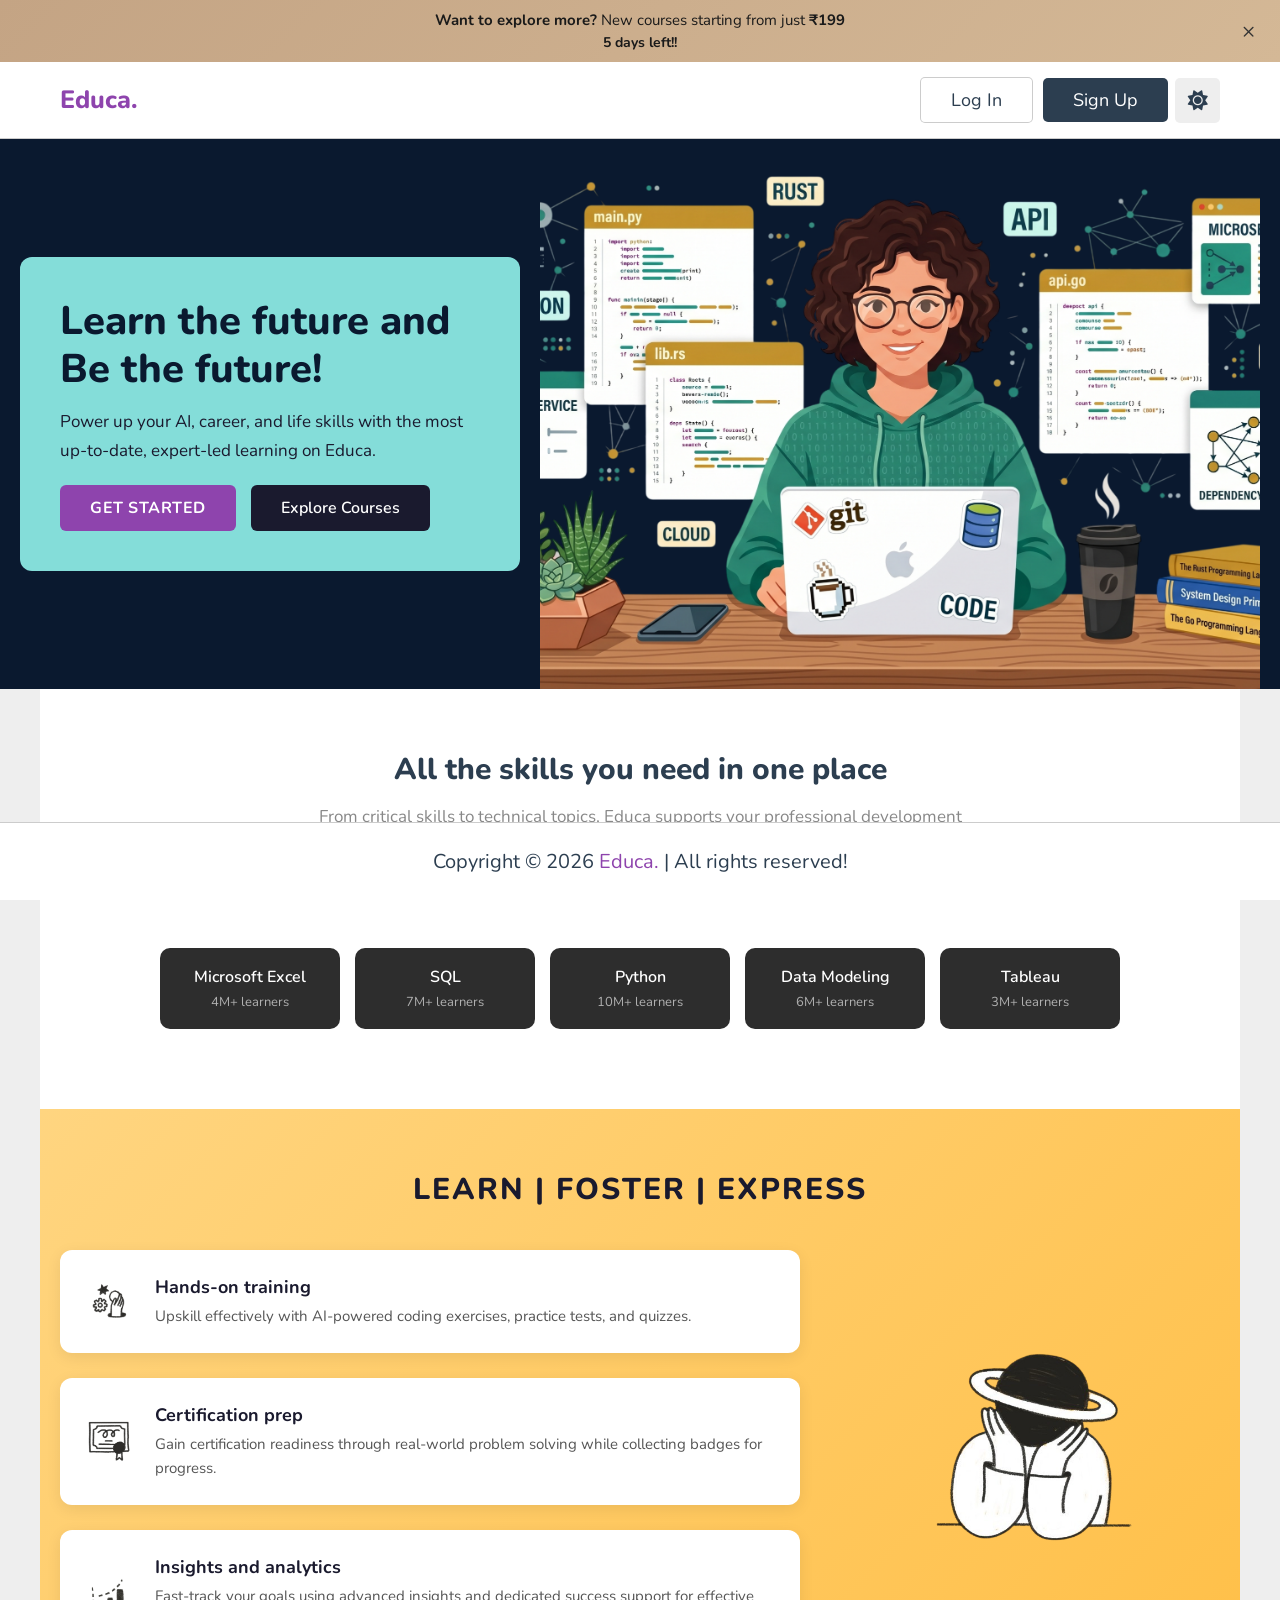
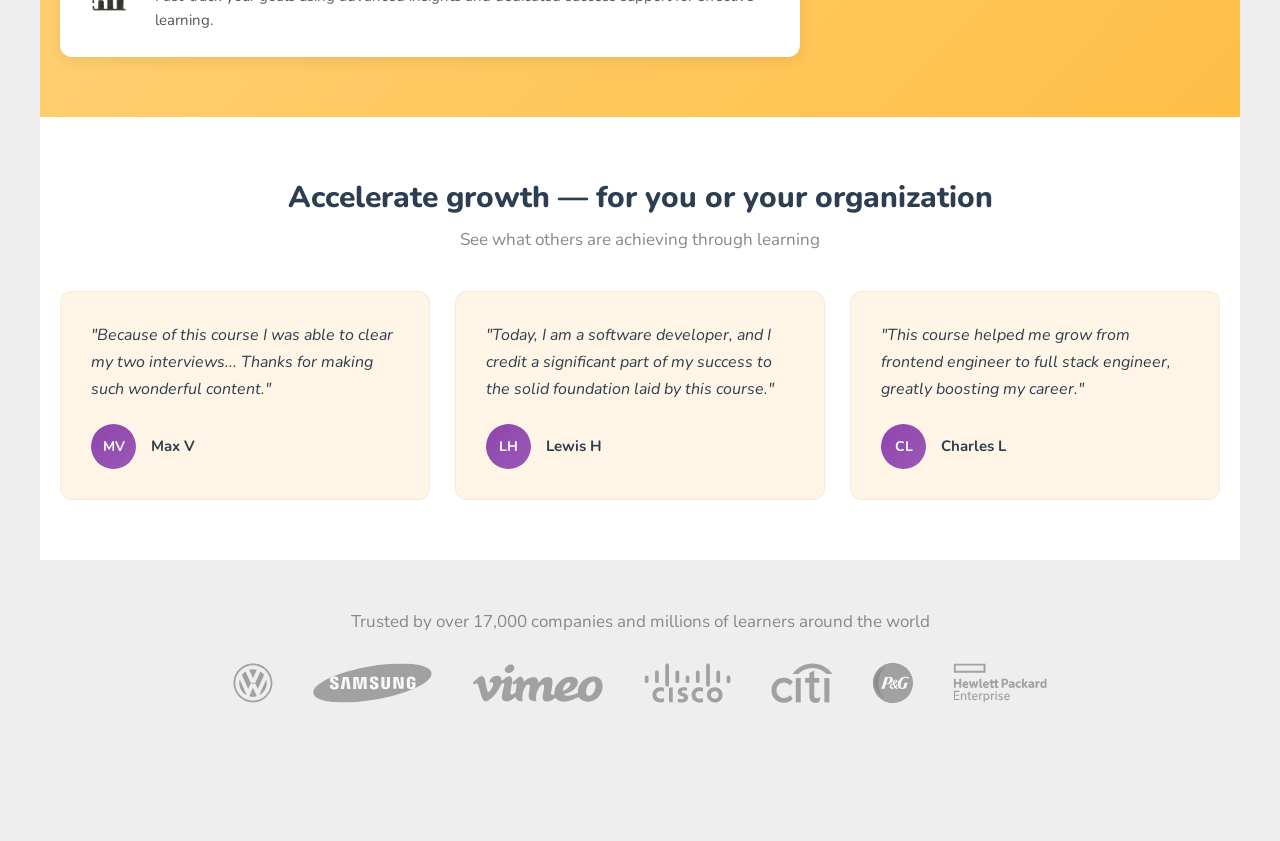
==== commit 9e7ded68: "UI Redesign: Implement centered layout, typography updates, navigation improvements, and profile UI " ====
--- a/index.html
+++ b/index.html
@@ -6,7 +6,8 @@
    <meta http-equiv="X-UA-Compatible" content="IE=edge">
    <meta name="viewport" content="width=device-width, initial-scale=1.0">
    <title>Educa. - Learn the Future, Be the Future</title>
-   <meta name="description" content="Power up your career with expert-led online courses in AI, Data Science, Cyber Security and more. Join millions of learners on Educa.">
+   <meta name="description"
+      content="Power up your career with expert-led online courses in AI, Data Science, Cyber Security and more. Join millions of learners on Educa.">
 
    <!-- font awesome cdn link  -->
    <link rel="stylesheet" href="https://cdnjs.cloudflare.com/ajax/libs/font-awesome/6.1.2/css/all.min.css">
@@ -32,18 +33,16 @@
       <section class="flex">
          <a href="index.html" class="logo">Educa.</a>
 
-         <form action="login.html" class="search-form" method="get">
-            <input type="text" name="search_box" placeholder="search for anything..." maxlength="100">
-            <button type="submit" class="fas fa-search"></button>
-         </form>
 
          <div style="margin-left: auto; display: flex; gap: 1rem; align-items: center;">
-            <a href="login.html" class="inline-option-btn" style="margin-top: 0; background-color: var(--white); color: var(--black); border: var(--border);">Log In</a>
-            <a href="register.html" class="inline-btn" style="margin-top: 0; background-color: var(--black); color: var(--white);">Sign Up</a>
+            <a href="login.html" class="inline-option-btn"
+               style="margin-top: 0; background-color: var(--white); color: var(--black); border: var(--border);">Log
+               In</a>
+            <a href="register.html" class="inline-btn"
+               style="margin-top: 0; background-color: var(--black); color: var(--white);">Sign Up</a>
          </div>
 
          <div class="icons">
-            <div id="search-btn" class="fas fa-search"></div>
             <div id="toggle-btn" class="fas fa-sun"></div>
          </div>
       </section>
@@ -61,10 +60,125 @@
             </div>
          </div>
          <div class="image">
-            <img src="images/asian-woman-working-on-laptop.png" alt="Student learning on laptop">
+            <img src="images/intro.png" alt="Student learning on laptop">
          </div>
       </section>
    </div>
+
+   <!-- Skills Section -->
+   <section class="skills-section">
+      <h2>All the skills you need in one place</h2>
+      <p>From critical skills to technical topics, Educa supports your professional development</p>
+
+      <div class="skills-categories">
+         <span>Data Science</span>
+         <span>IT Certificate</span>
+         <span>Leadership</span>
+         <span>Web Development</span>
+         <span>Communication</span>
+         <span>Analysis</span>
+      </div>
+
+      <div class="skills-courses">
+         <div class="skill-item">
+            <span>Microsoft Excel</span>
+            <span class="learners">4M+ learners</span>
+         </div>
+         <div class="skill-item">
+            <span>SQL</span>
+            <span class="learners">7M+ learners</span>
+         </div>
+         <div class="skill-item">
+            <span>Python</span>
+            <span class="learners">10M+ learners</span>
+         </div>
+         <div class="skill-item">
+            <span>Data Modeling</span>
+            <span class="learners">6M+ learners</span>
+         </div>
+         <div class="skill-item">
+            <span>Tableau</span>
+            <span class="learners">3M+ learners</span>
+         </div>
+      </div>
+
+   </section>
+
+   <!-- Learning Features Section -->
+   <section class="learn-features">
+      <div class="section-header">
+         <h2>LEARN | FOSTER | EXPRESS</h2>
+      </div>
+      <div class="features-container">
+         <div class="features-content">
+            <div class="feature-card">
+               <div class="feature-icon">
+                  <img src="images/hands-on-icon.png" alt="Hands-on training">
+               </div>
+               <div class="feature-text">
+                  <h3>Hands-on training</h3>
+                  <p>Upskill effectively with AI-powered coding exercises, practice tests, and quizzes.</p>
+               </div>
+            </div>
+            <div class="feature-card">
+               <div class="feature-icon">
+                  <img src="images/certification-icon.png" alt="Certification prep">
+               </div>
+               <div class="feature-text">
+                  <h3>Certification prep</h3>
+                  <p>Gain certification readiness through real-world problem solving while collecting badges for
+                     progress.</p>
+               </div>
+            </div>
+            <div class="feature-card">
+               <div class="feature-icon">
+                  <img src="images/analytics-icon.png" alt="Insights and analytics">
+               </div>
+               <div class="feature-text">
+                  <h3>Insights and analytics</h3>
+                  <p>Fast-track your goals using advanced insights and dedicated success support for effective learning.
+                  </p>
+               </div>
+            </div>
+         </div>
+         <div class="features-image">
+            <img src="images/astronaut.png" alt="Astronaut illustration" class="astronaut-img">
+         </div>
+      </div>
+   </section>
+
+   <!-- Testimonials Section -->
+   <section class="testimonials-section">
+      <h2>Accelerate growth — for you or your organization</h2>
+      <p>See what others are achieving through learning</p>
+
+      <div class="testimonials-container">
+         <div class="testimonial-card">
+            <p>"Because of this course I was able to clear my two interviews... Thanks for making such wonderful
+               content."</p>
+            <div class="author">
+               <span class="avatar">MV</span>
+               <span class="name">Max V</span>
+            </div>
+         </div>
+         <div class="testimonial-card">
+            <p>"Today, I am a software developer, and I credit a significant part of my success to the solid foundation
+               laid by this course."</p>
+            <div class="author">
+               <span class="avatar">LH</span>
+               <span class="name">Lewis H</span>
+            </div>
+         </div>
+         <div class="testimonial-card">
+            <p>"This course helped me grow from frontend engineer to full stack engineer, greatly boosting my career."
+            </p>
+            <div class="author">
+               <span class="avatar">CL</span>
+               <span class="name">Charles L</span>
+            </div>
+         </div>
+      </div>
+   </section>
 
    <!-- Trusted By -->
    <div class="trusted-section">
@@ -80,198 +194,6 @@
       </div>
    </div>
 
-   <!-- Career Courses Section -->
-   <section class="career-section">
-      <h2>Ready to Start Your Learning?</h2>
-      <p>Get the skills and real-world experience employers want with Career Accelerators</p>
-
-      <div class="course-cards">
-         <div class="course-card" onclick="window.location.href='login.html'">
-            <div class="card-image">
-               <img src="images/cyber-security.png" alt="Cyber Security">
-            </div>
-            <h3>Cyber Security</h3>
-            <div class="card-stats">
-               <span class="rating">⭐ 4.7</span>
-               <span>457K ratings</span>
-               <span>87.8 total hours</span>
-            </div>
-         </div>
-
-         <div class="course-card" onclick="window.location.href='login.html'">
-            <div class="card-image">
-               <img src="images/ai-expert.png" alt="AI Tools Expert">
-            </div>
-            <h3>AI Tools Expert</h3>
-            <div class="card-stats">
-               <span class="rating">⭐ 4.5</span>
-               <span>987K ratings</span>
-               <span>28.4 total hours</span>
-            </div>
-         </div>
-
-         <div class="course-card" onclick="window.location.href='login.html'">
-            <div class="card-image">
-               <img src="images/data-scientest.png" alt="Data Scientist">
-            </div>
-            <h3>Data Scientist</h3>
-            <div class="card-stats">
-               <span class="rating">⭐ 4.6</span>
-               <span>485K ratings</span>
-               <span>47.1 total hours</span>
-            </div>
-         </div>
-      </div>
-   </section>
-
-   <!-- Skills Section -->
-   <section class="skills-section">
-      <h2>All the skills you need in one place</h2>
-      <p>From critical skills to technical topics, Educa supports your professional development</p>
-
-      <div class="skills-categories">
-         <span>Data Science</span>
-         <span>IT Certificate</span>
-         <span>Leadership</span>
-         <span>Web Development</span>
-         <span>Communication</span>
-         <span>Analysis</span>
-      </div>
-
-      <div class="skills-courses">
-         <div class="skill-item">
-            <span>Microsoft Excel</span>
-            <span class="learners">4M+ learners</span>
-         </div>
-         <div class="skill-item">
-            <span>SQL</span>
-            <span class="learners">7M+ learners</span>
-         </div>
-         <div class="skill-item">
-            <span>Python</span>
-            <span class="learners">10M+ learners</span>
-         </div>
-         <div class="skill-item">
-            <span>Data Modeling</span>
-            <span class="learners">6M+ learners</span>
-         </div>
-         <div class="skill-item">
-            <span>Tableau</span>
-            <span class="learners">3M+ learners</span>
-         </div>
-      </div>
-
-      <div class="featured-courses">
-         <div class="course-card featured" onclick="window.location.href='login.html'">
-            <div class="featured-image">
-               <img src="images/ai-brain.png" alt="AI Course">
-            </div>
-            <div class="course-info">
-               <h3>The Complete Artificial Intelligence & ChatGPT</h3>
-               <p>Henry Habib</p>
-               <div class="course-stats">
-                  <span class="rating">5.0 ⭐⭐⭐⭐⭐</span>
-                  <span class="price">₹ 625</span>
-               </div>
-               <span class="bestseller">Bestseller</span>
-            </div>
-         </div>
-         <div class="course-card featured" onclick="window.location.href='login.html'">
-            <div class="featured-image">
-               <img src="images/chatgpt-logo.png" alt="ChatGPT Course">
-            </div>
-            <div class="course-info">
-               <h3>Complete ChatGPT Course For Work 2025</h3>
-               <p>Steve Ballinger</p>
-               <div class="course-stats">
-                  <span class="rating">5.0 ⭐⭐⭐⭐⭐</span>
-                  <span class="price">₹ 625</span>
-               </div>
-               <span class="bestseller">Bestseller</span>
-            </div>
-         </div>
-      </div>
-   </section>
-
-   <!-- Learning Features Section -->
-   <section class="learn-features">
-      <div class="section-header">
-         <h2>LEARN | FOSTER | EXPRESS</h2>
-      </div>
-      <div class="features-container">
-         <div class="features-content">
-            <div class="feature-card">
-               <div class="feature-icon">
-                  <img src="images/hands-on-icon.png" alt="Hands-on training">
-               </div>
-               <div class="feature-text">
-                  <h3>Hands-on training</h3>
-                  <p>Upskill effectively with AI-powered coding exercises, practice tests, and quizzes.</p>
-               </div>
-            </div>
-            <div class="feature-card">
-               <div class="feature-icon">
-                  <img src="images/certification-icon.png" alt="Certification prep">
-               </div>
-               <div class="feature-text">
-                  <h3>Certification prep</h3>
-                  <p>Gain certification readiness through real-world problem solving while collecting badges for progress.</p>
-               </div>
-            </div>
-            <div class="feature-card">
-               <div class="feature-icon">
-                  <img src="images/analytics-icon.png" alt="Insights and analytics">
-               </div>
-               <div class="feature-text">
-                  <h3>Insights and analytics</h3>
-                  <p>Fast-track your goals using advanced insights and dedicated success support for effective learning.</p>
-               </div>
-            </div>
-         </div>
-         <div class="features-image">
-            <img src="images/astronaut.png" alt="Astronaut illustration" class="astronaut-img">
-         </div>
-      </div>
-   </section>
-
-   <!-- Testimonials Section -->
-   <section class="testimonials-section">
-      <h2>Accelerate growth — for you or your organization</h2>
-      <p>See what others are achieving through learning</p>
-
-      <div class="testimonials-container">
-         <div class="testimonial-card">
-            <p>"Because of this course I was able to clear my two interviews... Thanks for making such wonderful content."</p>
-            <div class="author">
-               <span class="avatar">DS</span>
-               <span class="name">Diksha S</span>
-            </div>
-         </div>
-         <div class="testimonial-card">
-            <p>"Today, I am a software developer, and I credit a significant part of my success to the solid foundation laid by this course."</p>
-            <div class="author">
-               <span class="avatar">CB</span>
-               <span class="name">Chethan B</span>
-            </div>
-         </div>
-         <div class="testimonial-card">
-            <p>"This course helped me grow from frontend engineer to full stack engineer, greatly boosting my career."</p>
-            <div class="author">
-               <span class="avatar">BK</span>
-               <span class="name">Batchu K</span>
-            </div>
-         </div>
-      </div>
-   </section>
-
-   <!-- Partners Section -->
-   <section class="partners-section">
-      <p>Top companies choose Educa to build in-demand career skills.</p>
-      <div class="partner-logos">
-         <img src="images/nasdaq.svg" alt="Nasdaq">
-         <img src="images/volkswagen.svg" alt="Volkswagen">
-      </div>
-   </section>
 
    <!-- Footer -->
    <footer class="footer">
@@ -329,11 +251,6 @@
          }
       }
 
-      // If user is already logged in, redirect to home
-      const currentUser = JSON.parse(localStorage.getItem('educa_current_user'));
-      if (currentUser) {
-         window.location.href = 'home.html';
-      }
    </script>
 
 </body>
--- a/css/style.css
+++ b/css/style.css
@@ -0,0 +1,1406 @@
+@import url('https://fonts.googleapis.com/css2?family=Nunito:wght@200;300;400;500;600;700&display=swap');
+
+:root {
+   --main-color: #8e44ad;
+   --red: #e74c3c;
+   --orange: #f39c12;
+   --light-color: #888;
+   --light-bg: #eee;
+   --black: #2c3e50;
+   --white: #fff;
+   --border: .1rem solid rgba(0, 0, 0, .2);
+   --card-shadow: 0 2px 12px rgba(0, 0, 0, 0.07);
+}
+
+* {
+   font-family: 'Nunito', sans-serif;
+   margin: 0;
+   padding: 0;
+   box-sizing: border-box;
+   outline: none;
+   border: none;
+   text-decoration: none;
+}
+
+*::selection {
+   background-color: var(--main-color);
+   color: #fff;
+}
+
+html {
+   font-size: 62.5%;
+   overflow-x: hidden;
+}
+
+html::-webkit-scrollbar {
+   width: 1rem;
+   height: .5rem;
+}
+
+html::-webkit-scrollbar-track {
+   background-color: transparent;
+}
+
+html::-webkit-scrollbar-thumb {
+   background-color: var(--main-color);
+}
+
+body {
+   background-color: var(--light-bg);
+   padding-left: 0;
+}
+
+body.dark {
+   --light-color: #aaa;
+   --light-bg: #333;
+   --black: #fff;
+   --white: #222;
+   --border: .1rem solid rgba(255, 255, 255, .2);
+   --card-shadow: 0 2px 12px rgba(0, 0, 0, 0.28);
+}
+
+
+
+section {
+   padding: 2rem;
+   margin: 0 auto;
+   max-width: 1200px;
+}
+
+.heading {
+   font-size: 2.5rem;
+   color: var(--black);
+   margin-bottom: 2.5rem;
+   border-bottom: 2px solid var(--main-color);
+   padding-bottom: 1rem;
+}
+
+.inline-btn,
+.inline-option-btn,
+.inline-delete-btn,
+.btn,
+.delete-btn,
+.option-btn {
+   border-radius: .5rem;
+   color: #fff;
+   font-size: 1.8rem;
+   cursor: pointer;
+   padding: 1rem 3rem;
+   text-align: center;
+   margin-top: 1rem;
+}
+
+.btn,
+.delete-btn,
+.option-btn {
+   display: block;
+   width: 100%;
+}
+
+.inline-btn,
+.inline-option-btn,
+.inline-delete-btn {
+   display: inline-block;
+}
+
+.btn,
+.inline-btn {
+   background-color: var(--main-color);
+}
+
+.option-btn,
+.inline-option-btn {
+   background-color: var(--orange);
+}
+
+.delete-btn,
+.inline-delete-btn {
+   background-color: var(--red);
+}
+
+.inline-btn:hover,
+.inline-option-btn:hover,
+.inline-delete-btn:hover,
+.btn:hover,
+.delete-btn:hover,
+.option-btn:hover {
+   background-color: var(--black);
+   color: var(--white);
+   transform: translateY(-2px);
+   box-shadow: 0 5px 16px rgba(0, 0, 0, 0.14);
+}
+
+.btn,
+.inline-btn,
+.option-btn,
+.inline-option-btn {
+   transition: transform 0.18s ease, box-shadow 0.18s ease;
+}
+
+.flex-btn {
+   display: flex;
+   gap: 1rem;
+}
+
+.header {
+   position: sticky;
+   top: 0;
+   left: 0;
+   right: 0;
+   background-color: var(--white);
+   z-index: 1000;
+   border-bottom: var(--border);
+}
+
+.header .flex {
+   display: flex;
+   align-items: center;
+   justify-content: space-between;
+   position: relative;
+   padding: 1.5rem 2rem;
+}
+
+.header .flex .logo {
+   font-size: 2.5rem;
+   color: var(--main-color);
+   font-weight: 800;
+   transition: opacity 0.18s ease;
+}
+
+.header .flex .logo:hover {
+   opacity: 0.82;
+}
+
+
+
+.header .flex .icons div {
+   font-size: 2rem;
+   color: var(--black);
+   background-color: var(--light-bg);
+   border-radius: .5rem;
+   height: 4.5rem;
+   width: 4.5rem;
+   line-height: 4.5rem;
+   cursor: pointer;
+   text-align: center;
+   margin-left: .7rem;
+}
+
+.header .flex .icons div:hover {
+   background-color: var(--black);
+   color: var(--white);
+}
+
+
+/* === Header Nav (horizontal) === */
+.header-nav {
+   display: flex;
+   align-items: center;
+   gap: 0.5rem;
+   margin: 0 auto;
+}
+
+.header-nav a {
+   font-size: 1.6rem;
+   color: var(--light-color);
+   padding: 0.8rem 1.4rem;
+   border-radius: 0.5rem;
+   font-weight: 600;
+   transition: color 0.18s ease, background-color 0.18s ease;
+}
+
+.header-nav a:hover {
+   color: var(--main-color);
+   background-color: var(--light-bg);
+}
+
+.header-nav a.active-link {
+   color: var(--main-color);
+   background-color: var(--light-bg);
+}
+
+/* === Profile Dropdown === */
+.header .flex .profile {
+   position: absolute;
+   top: 120%;
+   right: 2rem;
+   background-color: var(--white);
+   border-radius: 0.5rem;
+   padding: 1.5rem;
+   text-align: center;
+   overflow: hidden;
+   transform-origin: top right;
+   transform: scale(0);
+   transition: transform 0.2s linear;
+   width: 25rem;
+   border: var(--border);
+   box-shadow: 0 4px 20px rgba(0,0,0,0.10);
+   z-index: 1100;
+}
+
+.header .flex .profile.active {
+   transform: scale(1);
+}
+
+.header .flex .profile .image {
+   height: 8rem;
+   width: 8rem;
+   border-radius: 50%;
+   object-fit: cover;
+   margin-bottom: 0.8rem;
+}
+
+.header .flex .profile .name {
+   font-size: 1.8rem;
+   color: var(--black);
+   overflow: hidden;
+   text-overflow: ellipsis;
+   white-space: nowrap;
+}
+
+.header .flex .profile .role {
+   font-size: 1.5rem;
+   color: var(--light-color);
+   margin-bottom: 1rem;
+}
+
+.home-grid .box-container {
+   display: grid;
+   grid-template-columns: repeat(auto-fit, 27.5rem);
+   gap: 1.5rem;
+   justify-content: center;
+   align-items: flex-start;
+}
+
+.home-grid .box-container .box {
+   background-color: var(--white);
+   border-radius: .5rem;
+   padding: 2rem;
+}
+
+.home-grid .box-container .box .title {
+   font-size: 2rem;
+   color: var(--black);
+}
+
+.home-grid .box-container .box .flex {
+   display: flex;
+   flex-wrap: wrap;
+   gap: 1.5rem;
+   margin-top: 2rem;
+}
+
+.home-grid .box-container .flex a {
+   background-color: var(--light-bg);
+   border-radius: .5rem;
+   padding: 1rem 1.5rem;
+   font-size: 1.5rem;
+}
+
+.home-grid .box-container .flex a i {
+   margin-right: 1rem;
+   color: var(--black);
+}
+
+.home-grid .box-container .flex a span {
+   color: var(--light-color);
+}
+
+.home-grid .box-container .flex a:hover {
+   background-color: var(--black);
+}
+
+.home-grid .box-container .flex a:hover span {
+   color: var(--white);
+}
+
+.home-grid .box-container .flex a:hover i {
+   color: var(--white);
+}
+
+.home-grid .box-container .tutor {
+   padding: 1rem 0;
+   font-size: 1.8rem;
+   color: var(--light-color);
+   line-height: 2;
+}
+
+.home-grid .box-container .likes {
+   color: var(--light-color);
+   font-size: 1.7rem;
+   margin-top: 1.5rem;
+}
+
+.home-grid .box-container .likes span {
+   color: var(--main-color);
+}
+
+.about .row {
+   display: flex;
+   align-items: center;
+   flex-wrap: wrap;
+   gap: 1.5rem;
+}
+
+.about .row .image {
+   flex: 1 1 40rem;
+}
+
+.about .row .image img {
+   width: 100%;
+   height: 50rem;
+}
+
+.about .row .content {
+   flex: 1 1 40rem;
+}
+
+.about .row .content p {
+   font-size: 1.7rem;
+   line-height: 2;
+   color: var(--light-color);
+   padding: 1rem 0;
+}
+
+.about .row .content h3 {
+   font-size: 3rem;
+   color: var(--black);
+}
+
+.about .box-container {
+   display: grid;
+   grid-template-columns: repeat(auto-fit, minmax(27rem, 1fr));
+   gap: 1.5rem;
+   justify-content: center;
+   align-items: flex-start;
+   margin-top: 3rem;
+}
+
+.about .box-container .box {
+   border-radius: .5rem;
+   background-color: var(--white);
+   padding: 2rem;
+   display: flex;
+   align-items: center;
+   gap: 2.5rem;
+}
+
+.about .box-container .box i {
+   font-size: 4rem;
+   color: var(--main-color);
+}
+
+.about .box-container .box h3 {
+   font-size: 2.5rem;
+   color: var(--black);
+   margin-bottom: .3rem;
+}
+
+.about .box-container .box p {
+   font-size: 1.7rem;
+   color: var(--light-color);
+}
+
+.reviews .box-container {
+   display: grid;
+   grid-template-columns: repeat(auto-fit, minmax(30rem, 1fr));
+   gap: 1.5rem;
+   justify-content: center;
+   align-items: flex-start;
+}
+
+.reviews .box-container .box {
+   border-radius: .5rem;
+   background-color: var(--white);
+   padding: 2rem;
+}
+
+.reviews .box-container .box p {
+   line-height: 1.7;
+   font-size: 1.7rem;
+   color: var(--light-color);
+}
+
+.reviews .box-container .box .student {
+   margin-top: 2rem;
+   display: flex;
+   align-items: center;
+   gap: 1.5rem;
+}
+
+.reviews .box-container .box .student img {
+   height: 5rem;
+   width: 5rem;
+   object-fit: cover;
+   border-radius: 50%;
+}
+
+.reviews .box-container .box .student h3 {
+   font-size: 2rem;
+   color: var(--black);
+   margin-bottom: .3rem;
+}
+
+.reviews .box-container .box .student .stars {
+   font-size: 1.5rem;
+   color: var(--orange);
+}
+
+.courses .box-container {
+   display: grid;
+   grid-template-columns: repeat(auto-fit, minmax(30rem, 1fr));
+   gap: 1.5rem;
+   justify-content: center;
+   align-items: flex-start;
+}
+
+.courses .box-container .box {
+   border-radius: .5rem;
+   background-color: var(--white);
+   padding: 2rem;
+}
+
+.courses .box-container .box .tutor {
+   display: flex;
+   align-items: center;
+   gap: 1.5rem;
+   margin-bottom: 2.5rem;
+}
+
+.courses .box-container .box .tutor img {
+   height: 5rem;
+   width: 5rem;
+   border-radius: 50%;
+   object-fit: cover;
+}
+
+.courses .box-container .box .tutor h3 {
+   font-size: 1.8rem;
+   color: var(--black);
+   margin-bottom: .2rem;
+}
+
+.courses .box-container .box .tutor span {
+   font-size: 1.3rem;
+   color: var(--light-color);
+}
+
+.courses .box-container .box .thumb {
+   position: relative;
+}
+
+.courses .box-container .box .thumb span {
+   position: absolute;
+   top: 1rem;
+   left: 1rem;
+   border-radius: .5rem;
+   padding: .5rem 1.5rem;
+   background-color: rgba(0, 0, 0, .3);
+   color: #fff;
+   font-size: 1.5rem;
+}
+
+.courses .box-container .box .thumb img {
+   width: 100%;
+   height: 20rem;
+   object-fit: cover;
+   border-radius: .5rem;
+}
+
+.courses .box-container .box .title {
+   font-size: 2rem;
+   color: var(--black);
+   padding-bottom: .5rem;
+   padding-top: 1rem;
+}
+
+.courses .more-btn {
+   text-align: center;
+   margin-top: 2rem;
+}
+
+.playlist-details .row {
+   display: flex;
+   align-items: flex-end;
+   gap: 3rem;
+   flex-wrap: wrap;
+   background-color: var(--white);
+   padding: 2rem;
+}
+
+.playlist-details .row .column {
+   flex: 1 1 40rem;
+}
+
+.playlist-details .row .column .save-playlist {
+   margin-bottom: 1.5rem;
+}
+
+.playlist-details .row .column .save-playlist button {
+   border-radius: .5rem;
+   background-color: var(--light-bg);
+   padding: 1rem 1.5rem;
+   cursor: pointer;
+}
+
+.playlist-details .row .column .save-playlist button i {
+   font-size: 2rem;
+   color: var(--black);
+   margin-right: .8rem;
+}
+
+.playlist-details .row .column .save-playlist button span {
+   font-size: 1.8rem;
+   color: var(--light-color);
+}
+
+.playlist-details .row .column .save-playlist button:hover {
+   background-color: var(--black);
+}
+
+.playlist-details .row .column .save-playlist button:hover i {
+   color: var(--white);
+}
+
+.playlist-details .row .column .save-playlist button:hover span {
+   color: var(--white);
+}
+
+.playlist-details .row .column .thumb {
+   position: relative;
+}
+
+.playlist-details .row .column .thumb span {
+   font-size: 1.8rem;
+   color: #fff;
+   background-color: rgba(0, 0, 0, .3);
+   border-radius: .5rem;
+   position: absolute;
+   top: 1rem;
+   left: 1rem;
+   padding: .5rem 1.5rem;
+}
+
+.playlist-details .row .column .thumb img {
+   height: 30rem;
+   width: 100%;
+   object-fit: cover;
+   border-radius: .5rem;
+}
+
+.playlist-details .row .column .tutor {
+   display: flex;
+   align-items: center;
+   gap: 2rem;
+   margin-bottom: 2rem;
+}
+
+.playlist-details .row .column .tutor img {
+   height: 7rem;
+   width: 7rem;
+   border-radius: 50%;
+   object-fit: cover;
+}
+
+.playlist-details .row .column .tutor h3 {
+   font-size: 2rem;
+   color: var(--black);
+   margin-bottom: .2rem;
+}
+
+.playlist-details .row .column .tutor span {
+   font-size: 1.5rem;
+   color: var(--light-color);
+}
+
+.playlist-details .row .column .details h3 {
+   font-size: 2rem;
+   color: var(--black);
+}
+
+.playlist-details .row .column .details p {
+   padding: 1rem 0;
+   line-height: 2;
+   font-size: 1.8rem;
+   color: var(--light-color);
+}
+
+.playlist-videos .box-container {
+   display: grid;
+   grid-template-columns: repeat(auto-fit, minmax(30rem, 1fr));
+   gap: 1.5rem;
+   justify-content: center;
+   align-items: flex-start;
+}
+
+.playlist-videos .box-container .box {
+   background-color: var(--white);
+   border-radius: .5rem;
+   padding: 2rem;
+   position: relative;
+}
+
+.playlist-videos .box-container .box i {
+   position: absolute;
+   top: 2rem;
+   left: 2rem;
+   right: 2rem;
+   height: 20rem;
+   border-radius: .5rem;
+   background-color: rgba(0, 0, 0, .3);
+   display: flex;
+   align-items: center;
+   justify-content: center;
+   font-size: 5rem;
+   color: #fff;
+   display: none;
+}
+
+.playlist-videos .box-container .box:hover i {
+   display: flex;
+}
+
+.playlist-videos .box-container .box img {
+   width: 100%;
+   height: 20rem;
+   object-fit: cover;
+   border-radius: .5rem;
+}
+
+.playlist-videos .box-container .box h3 {
+   margin-top: 1.5rem;
+   font-size: 1.8rem;
+   color: var(--black);
+}
+
+.playlist-videos .box-container .box:hover h3 {
+   color: var(--main-color);
+}
+
+.watch-video .video-container {
+   background-color: var(--white);
+   border-radius: .5rem;
+   padding: 2rem;
+}
+
+.watch-video .video-container .video {
+   position: relative;
+   margin-bottom: 1.5rem;
+}
+
+.watch-video .video-container .video video {
+   border-radius: .5rem;
+   width: 100%;
+   object-fit: contain;
+   background-color: #000;
+}
+
+.watch-video .video-container .title {
+   font-size: 2rem;
+   color: var(--black);
+}
+
+.watch-video .video-container .info {
+   display: flex;
+   margin-top: 1.5rem;
+   margin-bottom: 2rem;
+   border-bottom: var(--border);
+   padding-bottom: 1.5rem;
+   gap: 2.5rem;
+   align-items: center;
+}
+
+.watch-video .video-container .info p {
+   font-size: 1.6rem;
+}
+
+.watch-video .video-container .info p span {
+   color: var(--light-color);
+}
+
+.watch-video .video-container .info i {
+   margin-right: 1rem;
+   color: var(--main-color);
+}
+
+.watch-video .video-container .tutor {
+   display: flex;
+   align-items: center;
+   gap: 2rem;
+   margin-bottom: 1rem;
+}
+
+.watch-video .video-container .tutor img {
+   border-radius: 50%;
+   height: 5rem;
+   width: 5rem;
+   object-fit: cover;
+}
+
+.watch-video .video-container .tutor h3 {
+   font-size: 2rem;
+   color: var(--black);
+   margin-bottom: .2rem;
+}
+
+.watch-video .video-container .tutor span {
+   font-size: 1.5rem;
+   color: var(--light-color);
+}
+
+.watch-video .video-container .flex {
+   display: flex;
+   align-items: center;
+   justify-content: space-between;
+   gap: 1.5rem;
+}
+
+.watch-video .video-container .flex button {
+   border-radius: .5rem;
+   padding: 1rem 1.5rem;
+   font-size: 1.8rem;
+   cursor: pointer;
+   background-color: var(--light-bg);
+}
+
+.watch-video .video-container .flex button i {
+   margin-right: 1rem;
+   color: var(--black);
+}
+
+.watch-video .video-container .flex button span {
+   color: var(--light-color);
+}
+
+.watch-video .video-container .flex button:hover {
+   background-color: var(--black);
+}
+
+.watch-video .video-container .flex button:hover i {
+   color: var(--white);
+}
+
+.watch-video .video-container .flex button:hover span {
+   color: var(--white);
+}
+
+.watch-video .video-container .description {
+   line-height: 1.5;
+   font-size: 1.7rem;
+   color: var(--light-color);
+   margin-top: 2rem;
+}
+
+.comments .add-comment {
+   background-color: var(--white);
+   border-radius: .5rem;
+   padding: 2rem;
+   margin-bottom: 3rem;
+}
+
+.comments .add-comment h3 {
+   font-size: 2rem;
+   color: var(--black);
+   margin-bottom: 1rem;
+}
+
+.comments .add-comment textarea {
+   height: 20rem;
+   resize: none;
+   background-color: var(--light-bg);
+   border-radius: .5rem;
+   border: var(--border);
+   padding: 1.4rem;
+   font-size: 1.8rem;
+   color: var(--black);
+   width: 100%;
+   margin: .5rem 0;
+}
+
+.comments .box-container {
+   display: grid;
+   gap: 2.5rem;
+   background-color: var(--white);
+   padding: 2rem;
+   border-radius: .5rem;
+}
+
+.comments .box-container .box .user {
+   display: flex;
+   align-items: center;
+   gap: 1.5rem;
+   margin-bottom: 2rem;
+}
+
+.comments .box-container .box .user img {
+   height: 5rem;
+   width: 5rem;
+   border-radius: 50%;
+}
+
+.comments .box-container .box .user h3 {
+   font-size: 2rem;
+   color: var(--black);
+   margin-bottom: .2rem;
+}
+
+.comments .box-container .box .user span {
+   font-size: 1.5rem;
+   color: var(--light-color);
+}
+
+.comments .box-container .box .comment-box {
+   border-radius: .5rem;
+   background-color: var(--light-bg);
+   padding: 1rem 1.5rem;
+   white-space: pre-line;
+   margin: .5rem 0;
+   font-size: 1.8rem;
+   color: var(--black);
+   line-height: 1.5;
+   position: relative;
+   z-index: 0;
+}
+
+.comments .box-container .box .comment-box::before {
+   content: '';
+   position: absolute;
+   top: -1rem;
+   left: 1.5rem;
+   background-color: var(--light-bg);
+   height: 1.2rem;
+   width: 2rem;
+   clip-path: polygon(50% 0%, 0% 100%, 100% 100%);
+}
+
+.teachers .search-tutor {
+   margin-bottom: 2rem;
+   border-radius: .5rem;
+   background-color: var(--white);
+   padding: 1.5rem 2rem;
+   display: flex;
+   align-items: center;
+   gap: 1.5rem;
+}
+
+.teachers .search-tutor input {
+   width: 100%;
+   background: none;
+   font-size: 1.8rem;
+   color: var(--black);
+}
+
+.teachers .search-tutor button {
+   font-size: 2rem;
+   color: var(--black);
+   cursor: pointer;
+   background: none;
+}
+
+.teachers .search-tutor button:hover {
+   color: var(--main-color);
+}
+
+.teachers .box-container {
+   display: grid;
+   grid-template-columns: repeat(auto-fit, minmax(30rem, 1fr));
+   gap: 1.5rem;
+   justify-content: center;
+   align-items: flex-start;
+}
+
+.teachers .box-container .box {
+   background-color: var(--white);
+   border-radius: .5rem;
+   padding: 2rem;
+}
+
+.teachers .box-container .offer {
+   text-align: center;
+}
+
+.teachers .box-container .offer h3 {
+   font-size: 2.5rem;
+   color: var(--black);
+   padding-bottom: .5rem;
+}
+
+.teachers .box-container .offer p {
+   line-height: 1.7;
+   padding: .5rem 0;
+   color: var(--light-color);
+   font-size: 1.7rem;
+}
+
+.teachers .box-container .box .tutor {
+   display: flex;
+   align-items: center;
+   gap: 2rem;
+   margin-bottom: 1.5rem;
+}
+
+.teachers .box-container .box .tutor img {
+   height: 5rem;
+   width: 5rem;
+   border-radius: 50%;
+}
+
+.teachers .box-container .box .tutor h3 {
+   font-size: 2rem;
+   color: var(--black);
+   margin-bottom: .2rem;
+}
+
+.teachers .box-container .box .tutor span {
+   font-size: 1.6rem;
+   color: var(--light-color);
+}
+
+.teachers .box-container .box p {
+   padding: .5rem 0;
+   font-size: 1.7rem;
+   color: var(--light-color);
+}
+
+.teachers .box-container .box p span {
+   color: var(--main-color);
+}
+
+.teacher-profile .details {
+   text-align: center;
+   background-color: var(--white);
+   border-radius: .5rem;
+   padding: 2rem;
+}
+
+.teacher-profile .details .tutor img {
+   height: 10rem;
+   width: 10rem;
+   border-radius: 50%;
+   object-fit: cover;
+   margin-bottom: 1rem;
+}
+
+.teacher-profile .details .tutor h3 {
+   font-size: 2rem;
+   color: var(--black);
+}
+
+.teacher-profile .details .tutor span {
+   color: var(--light-color);
+   font-size: 1.7rem;
+}
+
+.teacher-profile .details .flex {
+   display: flex;
+   flex-wrap: wrap;
+   gap: 1.5rem;
+   margin-top: 2rem;
+}
+
+.teacher-profile .details .flex p {
+   flex: 1 1 20rem;
+   border-radius: .5rem;
+   background-color: var(--light-bg);
+   padding: 1.2rem 2rem;
+   font-size: 1.8rem;
+   color: var(--light-color);
+}
+
+.teacher-profile .details .flex p span {
+   color: var(--main-color);
+}
+
+.user-profile .info {
+   background-color: var(--white);
+   border-radius: .5rem;
+   padding: 2rem;
+}
+
+.user-profile .info .user {
+   text-align: center;
+   margin-bottom: 2rem;
+   padding: 1rem;
+}
+
+.user-profile .info .user img {
+   height: 10rem;
+   width: 10rem;
+   border-radius: 50%;
+   object-fit: cover;
+   margin-bottom: 1rem;
+}
+
+.user-profile .info .user h3 {
+   font-size: 2rem;
+   color: var(--black);
+}
+
+.user-profile .info .user p {
+   font-size: 1.7rem;
+   color: var(--light-color);
+   padding: .3rem 0;
+}
+
+.user-profile .info .box-container {
+   display: flex;
+   flex-wrap: wrap;
+   gap: 1.5rem;
+}
+
+.user-profile .info .box-container .box {
+   background-color: var(--light-bg);
+   border-radius: .5rem;
+   padding: 2rem;
+   flex: 1 1 25rem;
+}
+
+.user-profile .info .box-container .box .flex {
+   display: flex;
+   align-items: center;
+   gap: 2rem;
+   margin-bottom: 1rem;
+}
+
+.user-profile .info .box-container .box .flex i {
+   font-size: 2rem;
+   color: var(--white);
+   background-color: var(--black);
+   text-align: center;
+   border-radius: .5rem;
+   height: 5rem;
+   width: 5rem;
+   line-height: 4.9rem;
+}
+
+.user-profile .info .box-container .box .flex span {
+   font-size: 2.5rem;
+   color: var(--main-color);
+}
+
+.user-profile .info .box-container .box .flex p {
+   color: var(--light-color);
+   font-size: 1.7rem;
+}
+
+.contact .row {
+   display: flex;
+   align-items: center;
+   flex-wrap: wrap;
+   gap: 1.5rem;
+}
+
+.contact .row .image {
+   flex: 1 1 50rem;
+}
+
+.contact .row .image img {
+   width: 100%;
+}
+
+.contact .row form {
+   flex: 1 1 30rem;
+   background-color: var(--white);
+   padding: 2rem;
+   text-align: center;
+}
+
+.contact .row form h3 {
+   margin-bottom: 1rem;
+   color: var(--black);
+   font-size: 2.5rem;
+}
+
+.contact .row form .box {
+   width: 100%;
+   border-radius: .5rem;
+   background-color: var(--light-bg);
+   margin: 1rem 0;
+   padding: 1.4rem;
+   font-size: 1.8rem;
+   color: var(--black);
+}
+
+.contact .row form textarea {
+   height: 20rem;
+   resize: none;
+}
+
+.contact .box-container {
+   display: grid;
+   grid-template-columns: repeat(auto-fit, minmax(30rem, 1fr));
+   gap: 1.5rem;
+   justify-content: center;
+   align-items: flex-start;
+   margin-top: 3rem;
+}
+
+.contact .box-container .box {
+   text-align: center;
+   background-color: var(--white);
+   border-radius: .5rem;
+   padding: 3rem;
+}
+
+.contact .box-container .box i {
+   font-size: 3rem;
+   color: var(--main-color);
+   margin-bottom: 1rem;
+}
+
+.contact .box-container .box h3 {
+   font-size: 2rem;
+   color: var(--black);
+   margin: 1rem 0;
+}
+
+.contact .box-container .box a {
+   display: block;
+   padding-top: .5rem;
+   font-size: 1.8rem;
+   color: var(--light-color);
+}
+
+.contact .box-container .box a:hover {
+   text-decoration: underline;
+   color: var(--black);
+}
+
+.form-container {
+   min-height: calc(100vh - 20rem);
+   display: flex;
+   align-items: center;
+   justify-content: center;
+}
+
+.form-container form {
+   background-color: var(--white);
+   border-radius: .5rem;
+   padding: 2rem;
+   width: 50rem;
+}
+
+.form-container form h3 {
+   font-size: 2.5rem;
+   color: var(--black);
+   text-align: center;
+}
+
+.form-container form p {
+   font-size: 1.7rem;
+   color: var(--light-color);
+   padding-top: 1rem;
+}
+
+.form-container form p span {
+   color: var(--red);
+}
+
+.form-container form .box {
+   font-size: 1.8rem;
+   color: var(--black);
+   border-radius: .5rem;
+   padding: 1.4rem;
+   background-color: var(--light-bg);
+   width: 100%;
+   margin: 1rem 0;
+}
+
+
+
+
+
+
+.footer {
+   background-color: var(--white);
+   border-top: var(--border);
+   position: sticky;
+   bottom: 0;
+   left: 0;
+   right: 0;
+   text-align: center;
+   font-size: 2rem;
+   padding: 2.5rem 2rem;
+   color: var(--black);
+   margin-top: 1rem;
+   z-index: 1000;
+   /* padding-bottom: 9.5rem; */
+}
+
+.footer span {
+   color: var(--main-color);
+}
+
+/* === Page Wrapper === */
+.page-wrapper {
+   max-width: 1000px;
+   margin: 3rem auto;
+   background-color: var(--white);
+   border-radius: 1.2rem;
+   box-shadow: 0 4px 24px rgba(0, 0, 0, 0.07);
+   padding: 3rem;
+}
+
+body.dark .page-wrapper {
+   box-shadow: 0 4px 24px rgba(0, 0, 0, 0.30);
+}
+
+.form-container {
+   padding: 3rem 2rem;
+}
+
+/* === Quick Nav Cards (E2) === */
+.quick-nav {
+   padding: 1rem 0 2rem 0;
+}
+
+.quick-grid {
+   display: grid;
+   grid-template-columns: repeat(auto-fit, minmax(20rem, 1fr));
+   gap: 1.5rem;
+}
+
+.qcard {
+   display: block;
+   background-color: var(--light-bg);
+   border: var(--border);
+   border-radius: 1rem;
+   padding: 2.5rem 2rem;
+   text-align: center;
+   transition: transform 0.22s ease, box-shadow 0.22s ease,
+               background-color 0.22s ease;
+}
+
+.qcard:hover {
+   transform: translateY(-5px);
+   background-color: var(--main-color);
+   box-shadow: 0 10px 28px rgba(0, 0, 0, 0.13);
+}
+
+.qcard i {
+   font-size: 2.8rem;
+   color: var(--main-color);
+   display: block;
+   margin-bottom: 1rem;
+   transition: color 0.22s ease;
+}
+
+.qcard:hover i {
+   color: var(--white);
+}
+
+.qcard h3 {
+   font-size: 1.8rem;
+   color: var(--black);
+   font-weight: 700;
+   margin-bottom: 0.5rem;
+   transition: color 0.22s ease;
+}
+
+.qcard:hover h3 {
+   color: var(--white);
+}
+
+.qcard p {
+   font-size: 1.4rem;
+   color: var(--light-color);
+   line-height: 1.6;
+   transition: color 0.22s ease;
+}
+
+.qcard:hover p {
+   color: rgba(255, 255, 255, 0.85);
+}
+
+/* === Card Depth (G1) === */
+.courses .box-container .box,
+.about .box-container .box,
+.reviews .box-container .box,
+.contact .box-container .box {
+   box-shadow: var(--card-shadow);
+   transition: transform 0.22s ease, box-shadow 0.22s ease;
+}
+
+.courses .box-container .box:hover,
+.about .box-container .box:hover,
+.reviews .box-container .box:hover,
+.contact .box-container .box:hover {
+   transform: translateY(-4px);
+   box-shadow: 0 8px 24px rgba(0, 0, 0, 0.11);
+}
+
+/* === Section Fade In (G3) === */
+@keyframes fadeUp {
+   from { opacity: 0; transform: translateY(16px); }
+   to   { opacity: 1; transform: translateY(0); }
+}
+
+section {
+   animation: fadeUp 0.4s ease both;
+}
+
+/* === Input Focus Glow (G5) === */
+.form-container form .box:focus,
+.contact form .box:focus,
+.comments .add-comment textarea:focus {
+   border: 0.1rem solid var(--main-color);
+   box-shadow: 0 0 0 3px rgba(142, 68, 173, 0.12);
+   background-color: var(--white);
+}
+
+body.dark .form-container form .box:focus,
+body.dark .contact form .box:focus {
+   box-shadow: 0 0 0 3px rgba(142, 68, 173, 0.22);
+}
+
+/* === Thumbnail Zoom (G7) === */
+.courses .box-container .box .thumb {
+   overflow: hidden;
+}
+
+.courses .box-container .box .thumb img,
+.playlist-videos .box-container .box img {
+   transition: transform 0.32s ease;
+}
+
+.courses .box-container .box:hover .thumb img,
+.playlist-videos .box-container .box:hover img {
+   transform: scale(1.04);
+}
+
+@media (max-width:991px) {
+
+   html {
+      font-size: 55%;
+   }
+
+}
+
+@media (max-width:768px) {
+
+   .header-nav {
+      display: none;
+   }
+
+}
+
+@media (max-width:450px) {
+
+   html {
+      font-size: 50%;
+   }
+
+   .flex-btn {
+      gap: 0;
+      flex-flow: column;
+   }
+
+   .home-grid .box-container {
+      grid-template-columns: 1fr;
+   }
+
+   .about .row .image img {
+      height: 25rem;
+   }
+
+}
